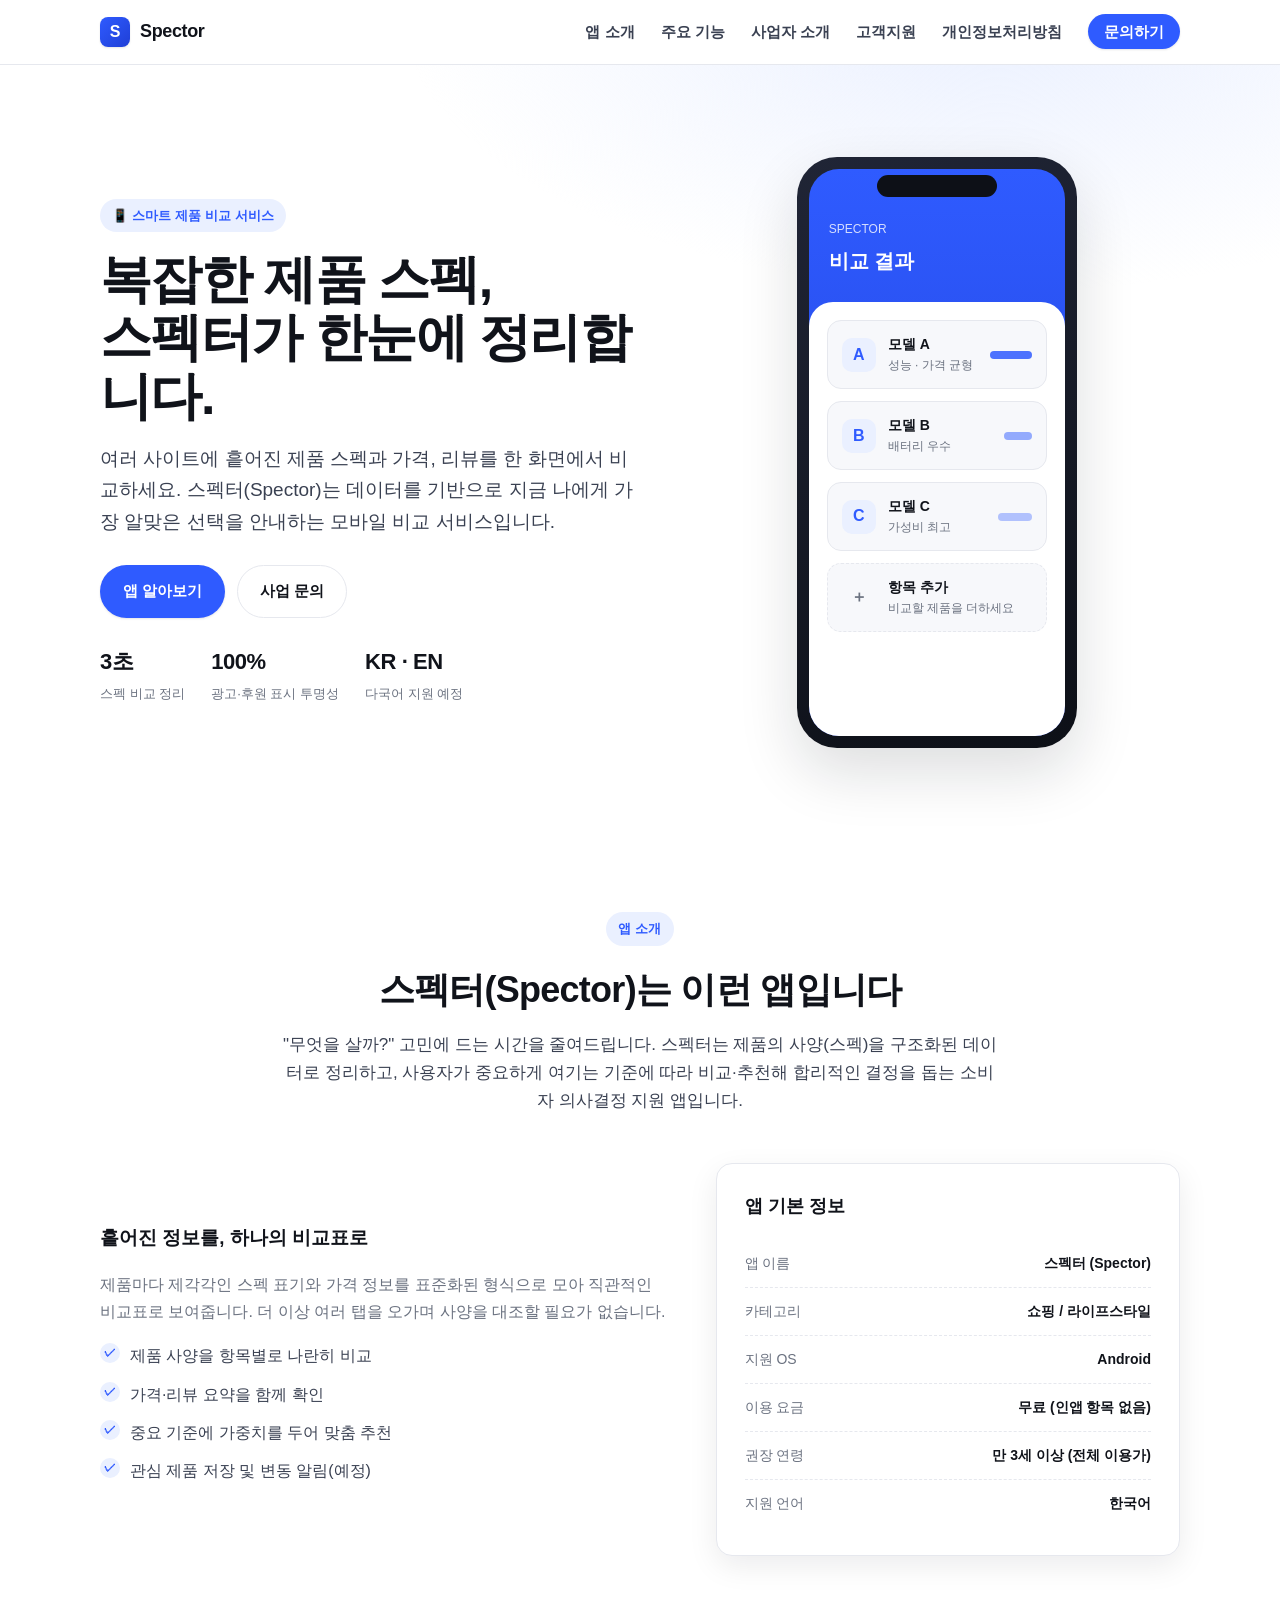
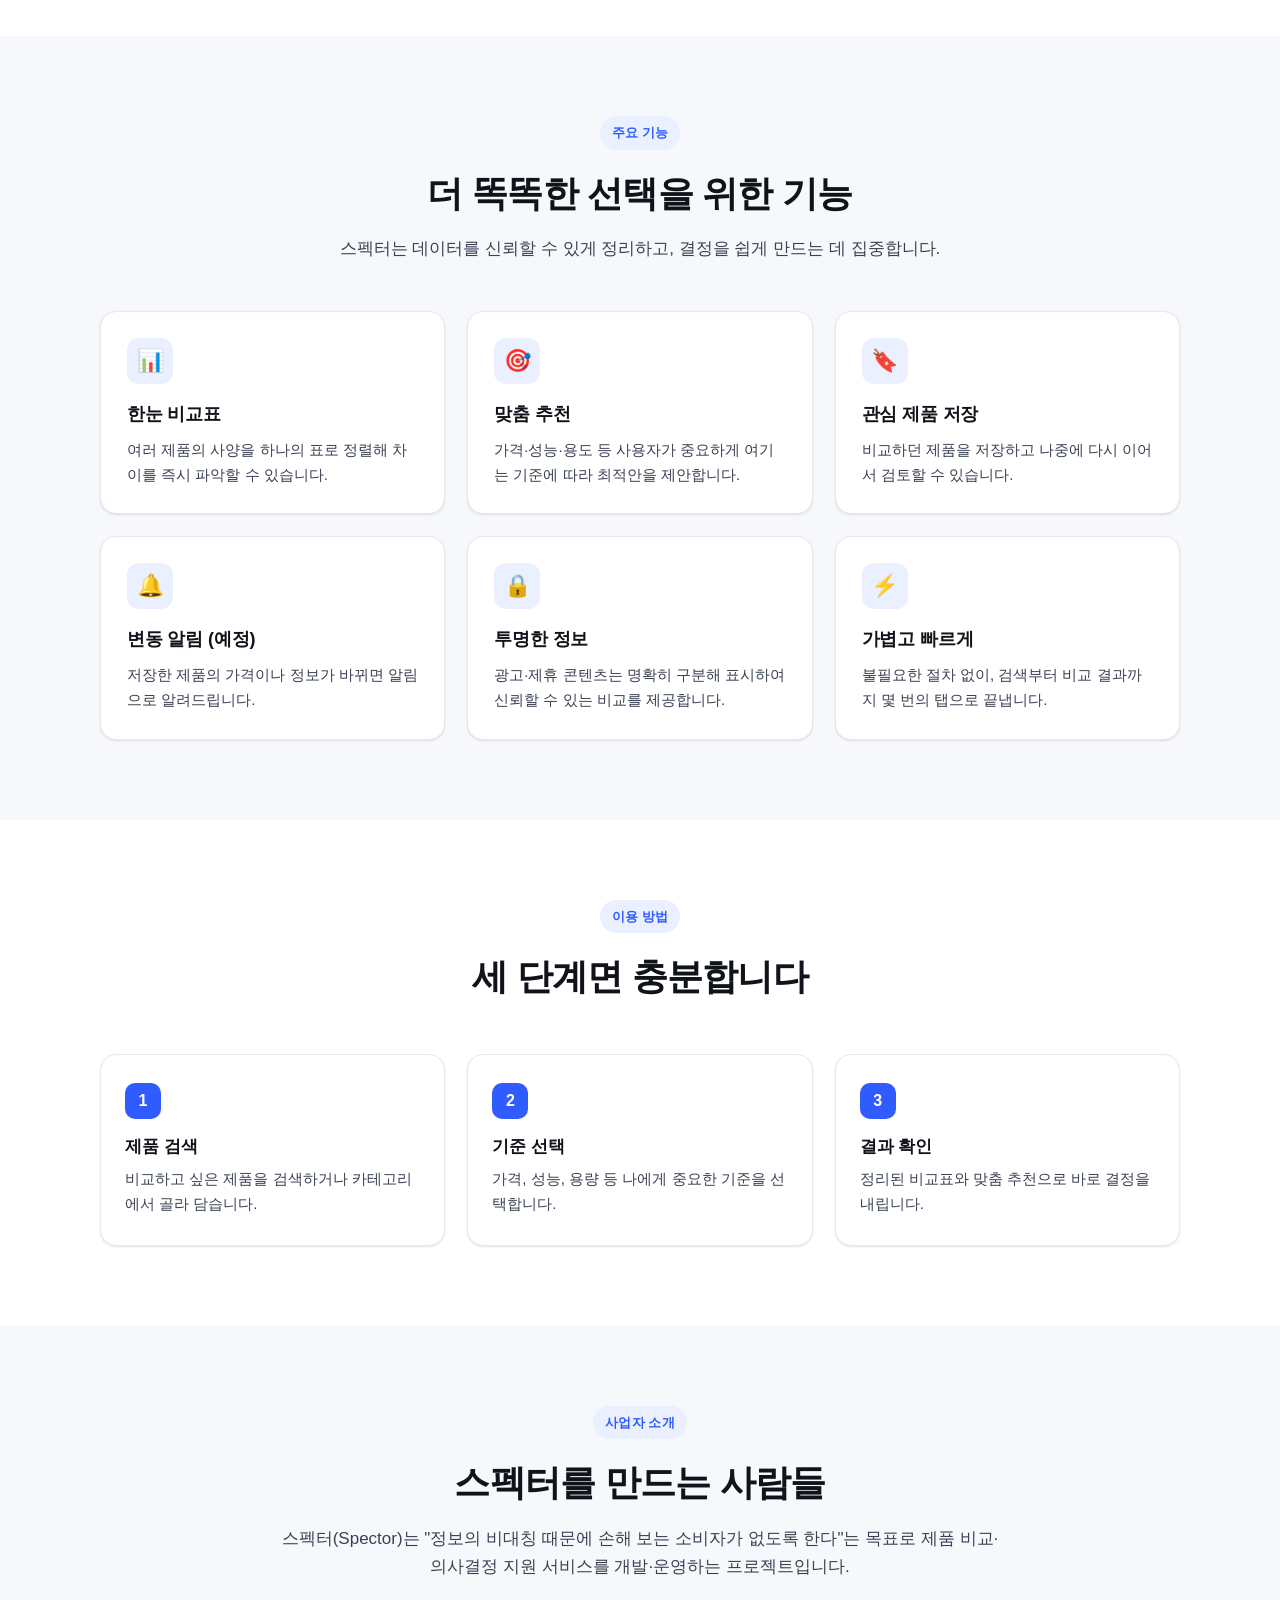
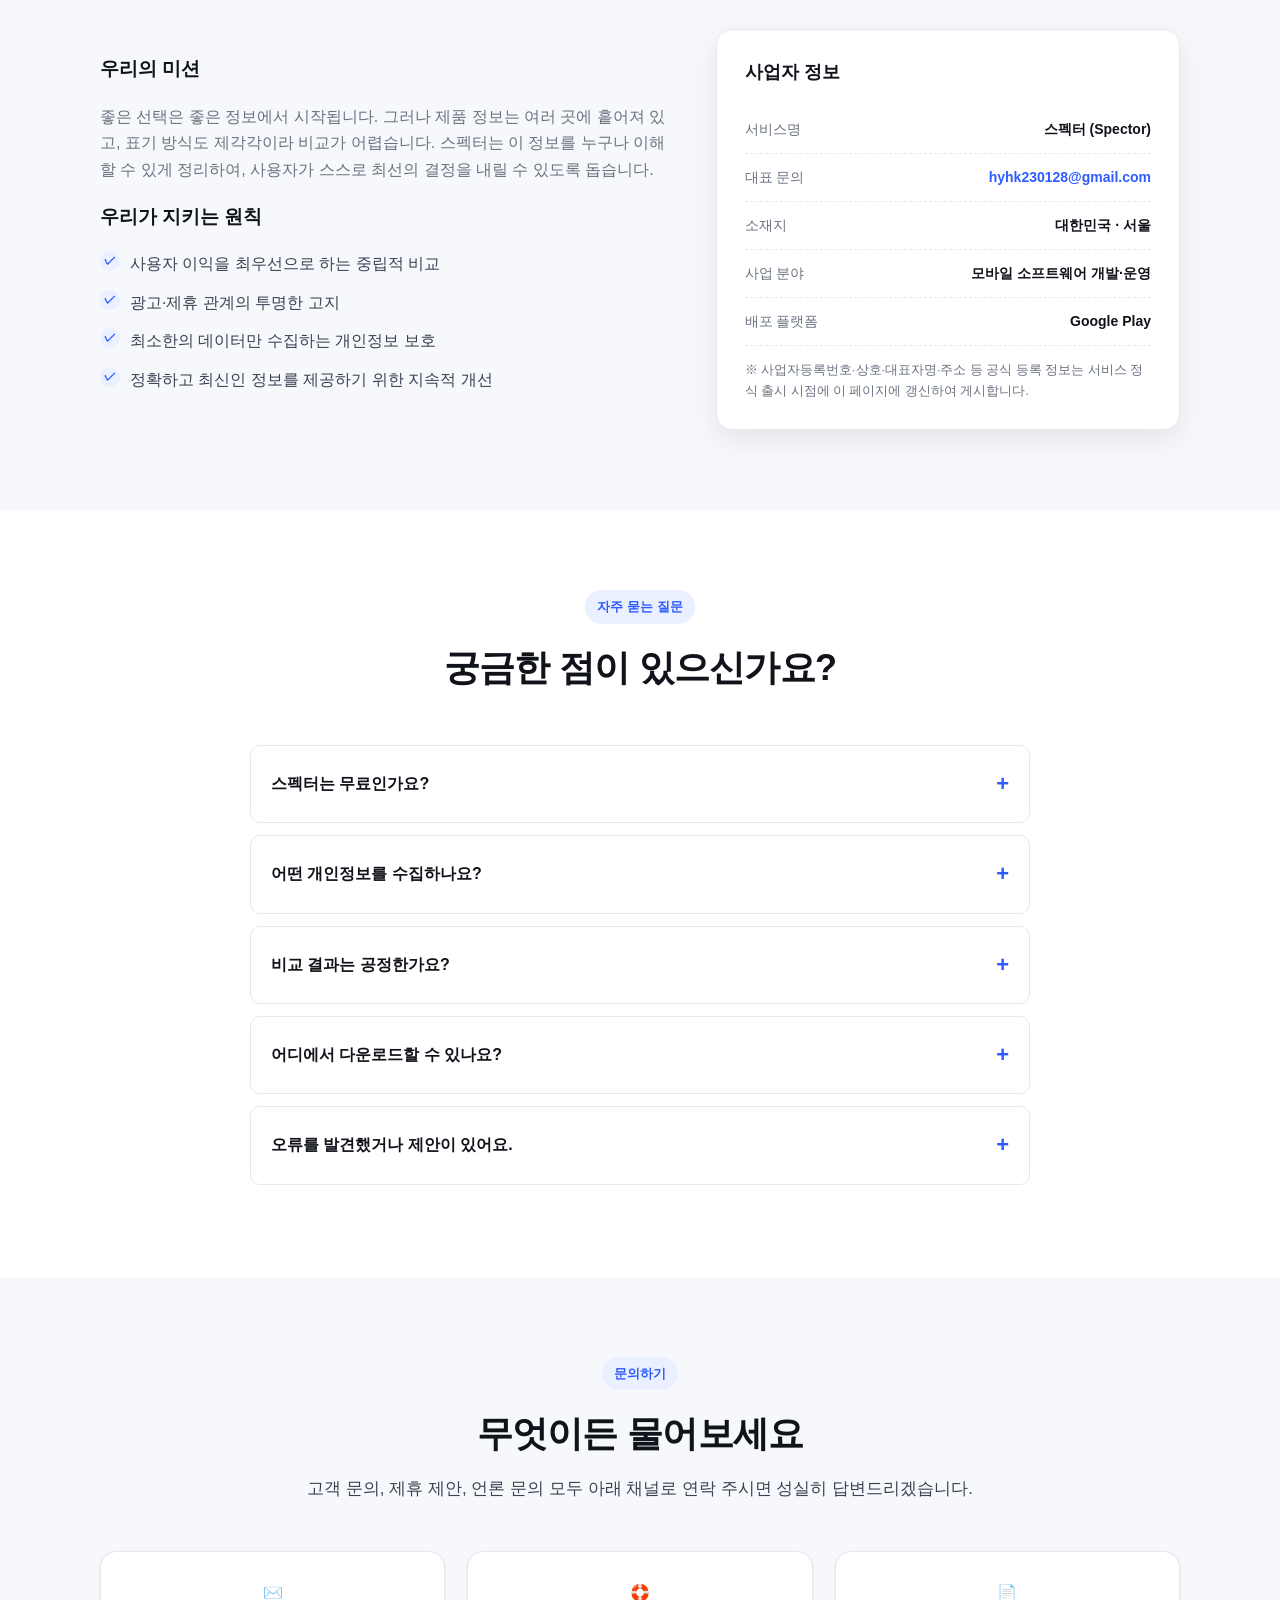
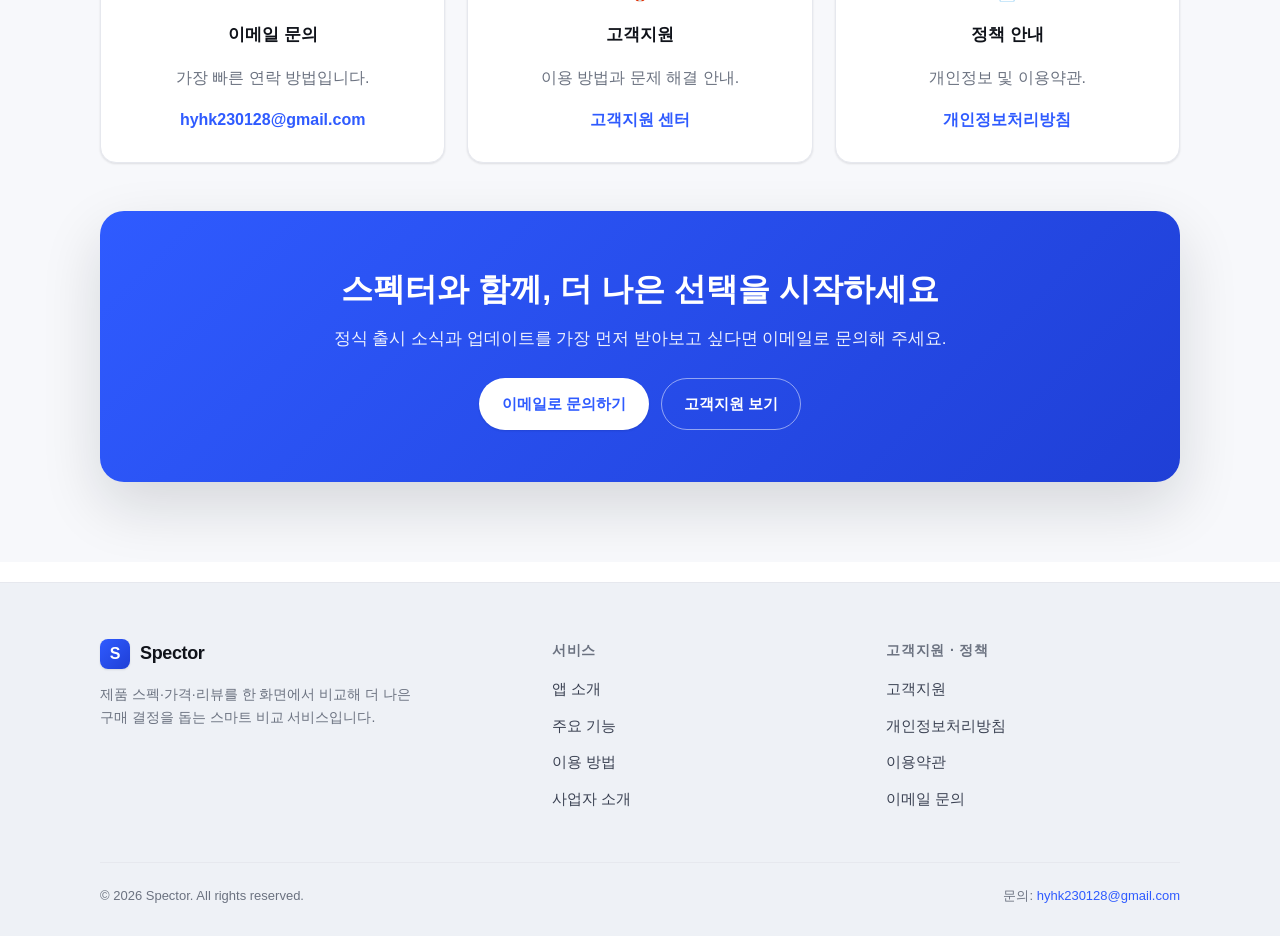
==== index.html @ 08259700 "Add Spector business/organization website for Play Store verification Static, GitHub Pages-ready sit" ====
<!DOCTYPE html>
<html lang="ko">
<head>
  <meta charset="UTF-8" />
  <meta name="viewport" content="width=device-width, initial-scale=1.0" />
  <title>스펙터 (Spector) — 제품 스펙을 한눈에 비교하는 스마트 비교 서비스</title>
  <meta name="description" content="스펙터(Spector)는 흩어져 있는 제품 스펙과 가격, 리뷰를 한 화면에서 비교해 사용자가 더 나은 구매 결정을 내리도록 돕는 모바일 서비스입니다. 스펙터를 운영하는 사업자 소개와 앱 소개, 개인정보처리방침, 고객지원 정보를 확인하세요." />
  <meta name="keywords" content="스펙터, Spector, 제품 비교, 스펙 비교, 가격 비교, 쇼핑 앱, 구매 결정" />
  <meta name="author" content="Spector" />
  <meta name="robots" content="index, follow" />

  <!-- Open Graph -->
  <meta property="og:type" content="website" />
  <meta property="og:site_name" content="Spector" />
  <meta property="og:title" content="스펙터 (Spector) — 제품 스펙을 한눈에 비교하는 스마트 비교 서비스" />
  <meta property="og:description" content="흩어져 있는 제품 스펙·가격·리뷰를 한 화면에서 비교해 더 나은 구매 결정을 돕는 모바일 서비스." />
  <meta property="og:locale" content="ko_KR" />

  <link rel="icon" href="data:image/svg+xml,<svg xmlns='http://www.w3.org/2000/svg' viewBox='0 0 32 32'><rect width='32' height='32' rx='8' fill='%232f5bff'/><text x='16' y='22' font-size='18' font-family='Arial' font-weight='bold' fill='white' text-anchor='middle'>S</text></svg>" />
  <link rel="stylesheet" href="assets/css/style.css" />

  <script type="application/ld+json">
  {
    "@context": "https://schema.org",
    "@type": "Organization",
    "name": "Spector",
    "alternateName": "스펙터",
    "url": "https://kk119kr.github.io/Qisney_area/",
    "logo": "https://kk119kr.github.io/Qisney_area/assets/img/logo.svg",
    "email": "hyhk230128@gmail.com",
    "description": "스펙터(Spector)는 제품 스펙·가격·리뷰를 한 화면에서 비교해 사용자의 구매 결정을 돕는 모바일 서비스를 개발·운영합니다.",
    "address": {
      "@type": "PostalAddress",
      "addressCountry": "KR",
      "addressRegion": "Seoul"
    },
    "contactPoint": {
      "@type": "ContactPoint",
      "contactType": "customer support",
      "email": "hyhk230128@gmail.com",
      "availableLanguage": ["Korean", "English"]
    }
  }
  </script>
</head>
<body>

  <!-- ============ Header ============ -->
  <header class="site-header">
    <div class="container nav">
      <a href="index.html" class="brand">
        <span class="logo">S</span>
        <span>Spector</span>
      </a>
      <button class="nav-toggle" aria-label="메뉴 열기" aria-expanded="false">
        <svg width="24" height="24" viewBox="0 0 24 24" fill="none" stroke="currentColor" stroke-width="2" stroke-linecap="round"><line x1="3" y1="6" x2="21" y2="6"/><line x1="3" y1="12" x2="21" y2="12"/><line x1="3" y1="18" x2="21" y2="18"/></svg>
      </button>
      <ul class="nav-links">
        <li><a href="#product">앱 소개</a></li>
        <li><a href="#features">주요 기능</a></li>
        <li><a href="#company">사업자 소개</a></li>
        <li><a href="support.html">고객지원</a></li>
        <li><a href="privacy.html">개인정보처리방침</a></li>
        <li><a href="#contact" class="nav-cta">문의하기</a></li>
      </ul>
    </div>
  </header>

  <!-- ============ Hero ============ -->
  <section class="hero">
    <div class="container hero-grid">
      <div class="hero-copy">
        <span class="eyebrow">📱 스마트 제품 비교 서비스</span>
        <h1>복잡한 제품 스펙,<br />스펙터가 한눈에 정리합니다.</h1>
        <p class="lead">
          여러 사이트에 흩어진 제품 스펙과 가격, 리뷰를 한 화면에서 비교하세요.
          스펙터(Spector)는 데이터를 기반으로 지금 나에게 가장 알맞은 선택을 안내하는
          모바일 비교 서비스입니다.
        </p>
        <div class="hero-actions">
          <a href="#product" class="btn btn-primary">앱 알아보기</a>
          <a href="#contact" class="btn btn-ghost">사업 문의</a>
        </div>
        <div class="hero-meta">
          <div><strong>3초</strong><span>스펙 비교 정리</span></div>
          <div><strong>100%</strong><span>광고·후원 표시 투명성</span></div>
          <div><strong>KR · EN</strong><span>다국어 지원 예정</span></div>
        </div>
      </div>

      <div class="phone-wrap" aria-hidden="true">
        <div class="phone">
          <div class="phone-screen">
            <div class="phone-app-top">
              <small>SPECTOR</small>
              <h3>비교 결과</h3>
            </div>
            <div class="phone-card-stack">
              <div class="pc">
                <span class="dot">A</span>
                <div><div class="pc-t">모델 A</div><div class="pc-s">성능 · 가격 균형</div></div>
                <span class="bar"></span>
              </div>
              <div class="pc">
                <span class="dot">B</span>
                <div><div class="pc-t">모델 B</div><div class="pc-s">배터리 우수</div></div>
                <span class="bar b2"></span>
              </div>
              <div class="pc">
                <span class="dot">C</span>
                <div><div class="pc-t">모델 C</div><div class="pc-s">가성비 최고</div></div>
                <span class="bar b3"></span>
              </div>
              <div class="pc" style="border-style:dashed;">
                <span class="dot" style="background:transparent;color:var(--ink-3);">＋</span>
                <div><div class="pc-t">항목 추가</div><div class="pc-s">비교할 제품을 더하세요</div></div>
              </div>
            </div>
          </div>
        </div>
      </div>
    </div>
  </section>

  <!-- ============ Product / App intro ============ -->
  <section class="block" id="product">
    <div class="container">
      <div class="section-head">
        <span class="eyebrow">앱 소개</span>
        <h2>스펙터(Spector)는 이런 앱입니다</h2>
        <p>
          "무엇을 살까?" 고민에 드는 시간을 줄여드립니다. 스펙터는 제품의 사양(스펙)을
          구조화된 데이터로 정리하고, 사용자가 중요하게 여기는 기준에 따라 비교·추천해
          합리적인 결정을 돕는 소비자 의사결정 지원 앱입니다.
        </p>
      </div>

      <div class="about-grid">
        <div>
          <h3 class="mt-0">흩어진 정보를, 하나의 비교표로</h3>
          <p class="muted">
            제품마다 제각각인 스펙 표기와 가격 정보를 표준화된 형식으로 모아
            직관적인 비교표로 보여줍니다. 더 이상 여러 탭을 오가며 사양을
            대조할 필요가 없습니다.
          </p>
          <ul>
            <li>제품 사양을 항목별로 나란히 비교</li>
            <li>가격·리뷰 요약을 함께 확인</li>
            <li>중요 기준에 가중치를 두어 맞춤 추천</li>
            <li>관심 제품 저장 및 변동 알림(예정)</li>
          </ul>
        </div>
        <div class="info-card">
          <h3>앱 기본 정보</h3>
          <div class="info-row"><span class="k">앱 이름</span><span class="v">스펙터 (Spector)</span></div>
          <div class="info-row"><span class="k">카테고리</span><span class="v">쇼핑 / 라이프스타일</span></div>
          <div class="info-row"><span class="k">지원 OS</span><span class="v">Android</span></div>
          <div class="info-row"><span class="k">이용 요금</span><span class="v">무료 (인앱 항목 없음)</span></div>
          <div class="info-row"><span class="k">권장 연령</span><span class="v">만 3세 이상 (전체 이용가)</span></div>
          <div class="info-row"><span class="k">지원 언어</span><span class="v">한국어</span></div>
        </div>
      </div>
    </div>
  </section>

  <!-- ============ Features ============ -->
  <section class="block bg-soft" id="features">
    <div class="container">
      <div class="section-head">
        <span class="eyebrow">주요 기능</span>
        <h2>더 똑똑한 선택을 위한 기능</h2>
        <p>스펙터는 데이터를 신뢰할 수 있게 정리하고, 결정을 쉽게 만드는 데 집중합니다.</p>
      </div>
      <div class="features">
        <div class="feature">
          <div class="ficon">📊</div>
          <h3>한눈 비교표</h3>
          <p>여러 제품의 사양을 하나의 표로 정렬해 차이를 즉시 파악할 수 있습니다.</p>
        </div>
        <div class="feature">
          <div class="ficon">🎯</div>
          <h3>맞춤 추천</h3>
          <p>가격·성능·용도 등 사용자가 중요하게 여기는 기준에 따라 최적안을 제안합니다.</p>
        </div>
        <div class="feature">
          <div class="ficon">🔖</div>
          <h3>관심 제품 저장</h3>
          <p>비교하던 제품을 저장하고 나중에 다시 이어서 검토할 수 있습니다.</p>
        </div>
        <div class="feature">
          <div class="ficon">🔔</div>
          <h3>변동 알림 (예정)</h3>
          <p>저장한 제품의 가격이나 정보가 바뀌면 알림으로 알려드립니다.</p>
        </div>
        <div class="feature">
          <div class="ficon">🔒</div>
          <h3>투명한 정보</h3>
          <p>광고·제휴 콘텐츠는 명확히 구분해 표시하여 신뢰할 수 있는 비교를 제공합니다.</p>
        </div>
        <div class="feature">
          <div class="ficon">⚡</div>
          <h3>가볍고 빠르게</h3>
          <p>불필요한 절차 없이, 검색부터 비교 결과까지 몇 번의 탭으로 끝냅니다.</p>
        </div>
      </div>
    </div>
  </section>

  <!-- ============ How it works ============ -->
  <section class="block" id="how">
    <div class="container">
      <div class="section-head">
        <span class="eyebrow">이용 방법</span>
        <h2>세 단계면 충분합니다</h2>
      </div>
      <div class="steps">
        <div class="step">
          <div class="num">1</div>
          <h3>제품 검색</h3>
          <p>비교하고 싶은 제품을 검색하거나 카테고리에서 골라 담습니다.</p>
        </div>
        <div class="step">
          <div class="num">2</div>
          <h3>기준 선택</h3>
          <p>가격, 성능, 용량 등 나에게 중요한 기준을 선택합니다.</p>
        </div>
        <div class="step">
          <div class="num">3</div>
          <h3>결과 확인</h3>
          <p>정리된 비교표와 맞춤 추천으로 바로 결정을 내립니다.</p>
        </div>
      </div>
    </div>
  </section>

  <!-- ============ Company / business ============ -->
  <section class="block bg-soft" id="company">
    <div class="container">
      <div class="section-head">
        <span class="eyebrow">사업자 소개</span>
        <h2>스펙터를 만드는 사람들</h2>
        <p>
          스펙터(Spector)는 "정보의 비대칭 때문에 손해 보는 소비자가 없도록 한다"는
          목표로 제품 비교·의사결정 지원 서비스를 개발·운영하는 프로젝트입니다.
        </p>
      </div>

      <div class="about-grid">
        <div>
          <h3 class="mt-0">우리의 미션</h3>
          <p class="muted">
            좋은 선택은 좋은 정보에서 시작됩니다. 그러나 제품 정보는 여러 곳에 흩어져
            있고, 표기 방식도 제각각이라 비교가 어렵습니다. 스펙터는 이 정보를 누구나
            이해할 수 있게 정리하여, 사용자가 스스로 최선의 결정을 내릴 수 있도록 돕습니다.
          </p>
          <h3>우리가 지키는 원칙</h3>
          <ul>
            <li>사용자 이익을 최우선으로 하는 중립적 비교</li>
            <li>광고·제휴 관계의 투명한 고지</li>
            <li>최소한의 데이터만 수집하는 개인정보 보호</li>
            <li>정확하고 최신인 정보를 제공하기 위한 지속적 개선</li>
          </ul>
        </div>
        <div class="info-card">
          <h3>사업자 정보</h3>
          <div class="info-row"><span class="k">서비스명</span><span class="v">스펙터 (Spector)</span></div>
          <div class="info-row"><span class="k">대표 문의</span><span class="v"><a href="mailto:hyhk230128@gmail.com">hyhk230128@gmail.com</a></span></div>
          <div class="info-row"><span class="k">소재지</span><span class="v">대한민국 · 서울</span></div>
          <div class="info-row"><span class="k">사업 분야</span><span class="v">모바일 소프트웨어 개발·운영</span></div>
          <div class="info-row"><span class="k">배포 플랫폼</span><span class="v">Google Play</span></div>
          <p class="muted" style="font-size:12.5px;margin:14px 0 0;">
            ※ 사업자등록번호·상호·대표자명·주소 등 공식 등록 정보는 서비스 정식
            출시 시점에 이 페이지에 갱신하여 게시합니다.
          </p>
        </div>
      </div>
    </div>
  </section>

  <!-- ============ FAQ ============ -->
  <section class="block" id="faq">
    <div class="container">
      <div class="section-head">
        <span class="eyebrow">자주 묻는 질문</span>
        <h2>궁금한 점이 있으신가요?</h2>
      </div>
      <div class="faq">
        <details>
          <summary>스펙터는 무료인가요?</summary>
          <p>네. 스펙터의 핵심 비교 기능은 무료로 제공됩니다. 유료 항목이 추가될 경우 사전에 명확히 안내드립니다.</p>
        </details>
        <details>
          <summary>어떤 개인정보를 수집하나요?</summary>
          <p>서비스 제공에 꼭 필요한 최소한의 정보만 수집합니다. 자세한 내용은 <a href="privacy.html">개인정보처리방침</a>에서 확인하실 수 있습니다.</p>
        </details>
        <details>
          <summary>비교 결과는 공정한가요?</summary>
          <p>스펙터는 사용자가 설정한 기준을 바탕으로 중립적으로 결과를 정리합니다. 광고 또는 제휴가 포함된 콘텐츠는 별도로 명확히 표시합니다.</p>
        </details>
        <details>
          <summary>어디에서 다운로드할 수 있나요?</summary>
          <p>스펙터는 Google Play에서 배포됩니다. 출시 후 이 페이지에 다운로드 링크를 게시할 예정입니다.</p>
        </details>
        <details>
          <summary>오류를 발견했거나 제안이 있어요.</summary>
          <p><a href="mailto:hyhk230128@gmail.com">hyhk230128@gmail.com</a> 으로 언제든지 알려주세요. 소중한 의견은 서비스 개선에 반영됩니다.</p>
        </details>
      </div>
    </div>
  </section>

  <!-- ============ Contact ============ -->
  <section class="block bg-soft" id="contact">
    <div class="container">
      <div class="section-head">
        <span class="eyebrow">문의하기</span>
        <h2>무엇이든 물어보세요</h2>
        <p>고객 문의, 제휴 제안, 언론 문의 모두 아래 채널로 연락 주시면 성실히 답변드리겠습니다.</p>
      </div>
      <div class="contact-grid">
        <div class="contact-card">
          <div class="ficon">✉️</div>
          <h3>이메일 문의</h3>
          <p class="muted">가장 빠른 연락 방법입니다.</p>
          <a href="mailto:hyhk230128@gmail.com">hyhk230128@gmail.com</a>
        </div>
        <div class="contact-card">
          <div class="ficon">🛟</div>
          <h3>고객지원</h3>
          <p class="muted">이용 방법과 문제 해결 안내.</p>
          <a href="support.html">고객지원 센터</a>
        </div>
        <div class="contact-card">
          <div class="ficon">📄</div>
          <h3>정책 안내</h3>
          <p class="muted">개인정보 및 이용약관.</p>
          <a href="privacy.html">개인정보처리방침</a>
        </div>
      </div>

      <div style="margin-top:48px;">
        <div class="cta-band">
          <h2>스펙터와 함께, 더 나은 선택을 시작하세요</h2>
          <p>정식 출시 소식과 업데이트를 가장 먼저 받아보고 싶다면 이메일로 문의해 주세요.</p>
          <div class="hero-actions" style="justify-content:center;">
            <a href="mailto:hyhk230128@gmail.com" class="btn btn-primary">이메일로 문의하기</a>
            <a href="support.html" class="btn btn-ghost">고객지원 보기</a>
          </div>
        </div>
      </div>
    </div>
  </section>

  <!-- ============ Footer ============ -->
  <footer class="site-footer">
    <div class="container">
      <div class="footer-grid">
        <div class="footer-about">
          <a href="index.html" class="brand">
            <span class="logo">S</span><span>Spector</span>
          </a>
          <p>제품 스펙·가격·리뷰를 한 화면에서 비교해 더 나은 구매 결정을 돕는 스마트 비교 서비스입니다.</p>
        </div>
        <div class="footer-col">
          <h4>서비스</h4>
          <ul>
            <li><a href="#product">앱 소개</a></li>
            <li><a href="#features">주요 기능</a></li>
            <li><a href="#how">이용 방법</a></li>
            <li><a href="#company">사업자 소개</a></li>
          </ul>
        </div>
        <div class="footer-col">
          <h4>고객지원 · 정책</h4>
          <ul>
            <li><a href="support.html">고객지원</a></li>
            <li><a href="privacy.html">개인정보처리방침</a></li>
            <li><a href="terms.html">이용약관</a></li>
            <li><a href="mailto:hyhk230128@gmail.com">이메일 문의</a></li>
          </ul>
        </div>
      </div>
      <div class="footer-bottom">
        <span>© <span data-year>2026</span> Spector. All rights reserved.</span>
        <span>문의: <a href="mailto:hyhk230128@gmail.com">hyhk230128@gmail.com</a></span>
      </div>
    </div>
  </footer>

  <script src="assets/js/main.js"></script>
</body>
</html>
---- assets/css/style.css ----
/* =========================================================
   Spector — Corporate / Product Website
   Design system: light + dark aware, responsive, accessible
   ========================================================= */

:root {
  --brand: #2f5bff;
  --brand-dark: #1f3fd6;
  --brand-soft: #eaf0ff;
  --ink: #10131a;
  --ink-2: #3a4152;
  --ink-3: #6b7280;
  --line: #e6e8ee;
  --bg: #ffffff;
  --bg-2: #f7f8fb;
  --bg-3: #eef1f6;
  --white: #ffffff;
  --success: #17b26a;
  --radius: 16px;
  --radius-sm: 10px;
  --shadow-sm: 0 1px 2px rgba(16, 19, 26, .06), 0 1px 3px rgba(16, 19, 26, .05);
  --shadow: 0 10px 30px rgba(16, 19, 26, .08);
  --shadow-lg: 0 24px 60px rgba(16, 19, 26, .14);
  --maxw: 1120px;
  --font: -apple-system, BlinkMacSystemFont, "Segoe UI", Roboto, "Apple SD Gothic Neo",
          "Noto Sans KR", "Malgun Gothic", "맑은 고딕", sans-serif;
}

@media (prefers-color-scheme: dark) {
  :root {
    --brand: #6f8dff;
    --brand-dark: #5878ff;
    --brand-soft: #1a2136;
    --ink: #f2f4f8;
    --ink-2: #c3c9d6;
    --ink-3: #8b93a5;
    --line: #262b38;
    --bg: #0e1017;
    --bg-2: #141824;
    --bg-3: #1a1f2e;
    --white: #141824;
    --shadow-sm: 0 1px 2px rgba(0, 0, 0, .4);
    --shadow: 0 10px 30px rgba(0, 0, 0, .45);
    --shadow-lg: 0 24px 60px rgba(0, 0, 0, .55);
  }
}

* { box-sizing: border-box; }

html { scroll-behavior: smooth; }

body {
  margin: 0;
  font-family: var(--font);
  color: var(--ink);
  background: var(--bg);
  line-height: 1.65;
  -webkit-font-smoothing: antialiased;
  text-rendering: optimizeLegibility;
}

a { color: var(--brand); text-decoration: none; }
a:hover { text-decoration: underline; }

img { max-width: 100%; display: block; }

.container {
  width: 100%;
  max-width: var(--maxw);
  margin-inline: auto;
  padding-inline: 20px;
}

.muted { color: var(--ink-3); }
.center { text-align: center; }

/* ---------- Header / Nav ---------- */
.site-header {
  position: sticky;
  top: 0;
  z-index: 50;
  background: color-mix(in srgb, var(--bg) 86%, transparent);
  backdrop-filter: saturate(180%) blur(12px);
  border-bottom: 1px solid var(--line);
}
.nav {
  display: flex;
  align-items: center;
  justify-content: space-between;
  height: 64px;
}
.brand {
  display: inline-flex;
  align-items: center;
  gap: 10px;
  font-weight: 800;
  font-size: 18px;
  color: var(--ink);
  letter-spacing: -.02em;
}
.brand:hover { text-decoration: none; }
.brand .logo {
  width: 30px; height: 30px;
  border-radius: 8px;
  display: grid; place-items: center;
  background: linear-gradient(135deg, var(--brand), var(--brand-dark));
  color: #fff; font-weight: 900; font-size: 16px;
  box-shadow: var(--shadow-sm);
}
.nav-links {
  display: flex; align-items: center; gap: 26px;
  list-style: none; margin: 0; padding: 0;
}
.nav-links a { color: var(--ink-2); font-weight: 600; font-size: 15px; }
.nav-links a:hover { color: var(--brand); text-decoration: none; }
.nav-cta {
  padding: 9px 16px; border-radius: 999px;
  background: var(--brand); color: #fff !important;
  font-weight: 700; box-shadow: var(--shadow-sm);
}
.nav-cta:hover { background: var(--brand-dark); text-decoration: none; }
.nav-toggle {
  display: none; background: none; border: 0; cursor: pointer;
  padding: 8px; color: var(--ink);
}

@media (max-width: 820px) {
  .nav-toggle { display: block; }
  .nav-links {
    position: absolute; top: 64px; left: 0; right: 0;
    flex-direction: column; align-items: stretch; gap: 0;
    background: var(--bg); border-bottom: 1px solid var(--line);
    padding: 8px 0; box-shadow: var(--shadow);
    display: none;
  }
  .nav-links.open { display: flex; }
  .nav-links li { padding: 0 20px; }
  .nav-links a { display: block; padding: 12px 0; border-bottom: 1px solid var(--line); }
  .nav-links li:last-child a { border-bottom: 0; }
  .nav-cta { display: inline-block; margin: 8px 0; text-align: center; }
}

/* ---------- Buttons ---------- */
.btn {
  display: inline-flex; align-items: center; gap: 8px;
  padding: 13px 22px; border-radius: 999px;
  font-weight: 700; font-size: 15px; cursor: pointer;
  border: 1px solid transparent; transition: .18s ease;
}
.btn-primary { background: var(--brand); color: #fff; box-shadow: var(--shadow-sm); }
.btn-primary:hover { background: var(--brand-dark); text-decoration: none; transform: translateY(-1px); }
.btn-ghost { background: transparent; color: var(--ink); border-color: var(--line); }
.btn-ghost:hover { border-color: var(--brand); color: var(--brand); text-decoration: none; }

/* ---------- Hero ---------- */
.hero {
  position: relative;
  padding: 92px 0 84px;
  background:
    radial-gradient(1000px 480px at 78% -8%, var(--brand-soft), transparent 60%),
    var(--bg);
  overflow: hidden;
}
.hero-grid {
  display: grid; grid-template-columns: 1.05fr .95fr; gap: 56px; align-items: center;
}
.eyebrow {
  display: inline-flex; align-items: center; gap: 8px;
  padding: 6px 12px; border-radius: 999px;
  background: var(--brand-soft); color: var(--brand);
  font-weight: 700; font-size: 13px; letter-spacing: .01em;
  margin-bottom: 18px;
}
.hero h1 {
  font-size: clamp(34px, 5vw, 52px);
  line-height: 1.12; letter-spacing: -.03em; margin: 0 0 18px;
  font-weight: 850;
}
.hero p.lead { font-size: clamp(16px, 2.2vw, 19px); color: var(--ink-2); margin: 0 0 28px; }
.hero-actions { display: flex; gap: 12px; flex-wrap: wrap; }
.hero-meta { margin-top: 26px; display: flex; gap: 26px; flex-wrap: wrap; }
.hero-meta div { }
.hero-meta strong { display: block; font-size: 22px; font-weight: 800; letter-spacing: -.02em; }
.hero-meta span { font-size: 13px; color: var(--ink-3); }

/* Phone mockup */
.phone-wrap { display: grid; place-items: center; }
.phone {
  width: 280px; aspect-ratio: 9 / 19;
  border-radius: 40px; padding: 12px;
  background: linear-gradient(160deg, #202536, #0d1017);
  box-shadow: var(--shadow-lg);
  position: relative;
}
.phone::before {
  content: ""; position: absolute; top: 18px; left: 50%; transform: translateX(-50%);
  width: 120px; height: 22px; border-radius: 999px; background: #0d1017; z-index: 3;
}
.phone-screen {
  width: 100%; height: 100%; border-radius: 30px; overflow: hidden;
  background: linear-gradient(180deg, var(--brand), var(--brand-dark));
  color: #fff; display: flex; flex-direction: column;
}
.phone-app-top { padding: 46px 20px 16px; }
.phone-app-top small { opacity: .8; font-size: 12px; }
.phone-app-top h3 { margin: 4px 0 0; font-size: 20px; }
.phone-card-stack { flex: 1; background: #fff; color: var(--ink); border-radius: 24px 24px 0 0; padding: 18px; margin-top: 8px; display: flex; flex-direction: column; gap: 12px; }
@media (prefers-color-scheme: dark) { .phone-card-stack { background: #10131c; } }
.pc {
  border: 1px solid var(--line); border-radius: 14px; padding: 12px 14px;
  display: flex; align-items: center; gap: 12px; background: var(--bg-2);
}
.pc .dot { width: 34px; height: 34px; border-radius: 10px; background: var(--brand-soft); color: var(--brand); display: grid; place-items: center; font-weight: 800; }
.pc .pc-t { font-weight: 700; font-size: 14px; }
.pc .pc-s { font-size: 12px; color: var(--ink-3); }
.pc .bar { margin-left: auto; width: 42px; height: 8px; border-radius: 999px; background: var(--brand); opacity: .85; }
.pc .bar.b2 { width: 28px; opacity: .5; }
.pc .bar.b3 { width: 34px; opacity: .35; }

@media (max-width: 900px) {
  .hero-grid { grid-template-columns: 1fr; gap: 40px; }
  .phone-wrap { order: -1; }
}

/* ---------- Sections ---------- */
section.block { padding: 80px 0; }
.section-head { max-width: 720px; margin: 0 auto 48px; text-align: center; }
.section-head .eyebrow { margin-bottom: 14px; }
.section-head h2 { font-size: clamp(26px, 3.4vw, 36px); letter-spacing: -.02em; margin: 0 0 12px; }
.section-head p { color: var(--ink-2); font-size: 17px; margin: 0; }

.bg-soft { background: var(--bg-2); }

/* Feature grid */
.features {
  display: grid; grid-template-columns: repeat(3, 1fr); gap: 22px;
}
.feature {
  background: var(--white); border: 1px solid var(--line); border-radius: var(--radius);
  padding: 26px; box-shadow: var(--shadow-sm); transition: .2s ease;
}
.feature:hover { box-shadow: var(--shadow); transform: translateY(-3px); }
.feature .ficon {
  width: 46px; height: 46px; border-radius: 12px; margin-bottom: 16px;
  display: grid; place-items: center; font-size: 22px;
  background: var(--brand-soft); color: var(--brand);
}
.feature h3 { margin: 0 0 8px; font-size: 18px; letter-spacing: -.01em; }
.feature p { margin: 0; color: var(--ink-2); font-size: 15px; }

@media (max-width: 860px) { .features { grid-template-columns: 1fr; } }

/* Steps */
.steps { display: grid; grid-template-columns: repeat(3, 1fr); gap: 22px; counter-reset: step; }
.step {
  position: relative; background: var(--white); border: 1px solid var(--line);
  border-radius: var(--radius); padding: 28px 24px; box-shadow: var(--shadow-sm);
}
.step .num {
  width: 36px; height: 36px; border-radius: 10px; display: grid; place-items: center;
  background: var(--brand); color: #fff; font-weight: 800; margin-bottom: 14px;
}
.step h3 { margin: 0 0 6px; font-size: 17px; }
.step p { margin: 0; color: var(--ink-2); font-size: 15px; }
@media (max-width: 860px) { .steps { grid-template-columns: 1fr; } }

/* About / company */
.about-grid { display: grid; grid-template-columns: 1.1fr .9fr; gap: 48px; align-items: center; }
.about-grid ul { list-style: none; padding: 0; margin: 18px 0 0; }
.about-grid ul li { position: relative; padding-left: 30px; margin-bottom: 12px; color: var(--ink-2); }
.about-grid ul li::before {
  content: "✓"; position: absolute; left: 0; top: 0;
  width: 20px; height: 20px; border-radius: 999px; background: var(--brand-soft);
  color: var(--brand); font-size: 12px; font-weight: 900; display: grid; place-items: center;
}
.info-card {
  background: var(--white); border: 1px solid var(--line); border-radius: var(--radius);
  padding: 28px; box-shadow: var(--shadow);
}
.info-card h3 { margin: 0 0 18px; font-size: 18px; }
.info-row { display: flex; justify-content: space-between; gap: 16px; padding: 12px 0; border-bottom: 1px dashed var(--line); }
.info-row:last-child { border-bottom: 0; }
.info-row .k { color: var(--ink-3); font-size: 14px; }
.info-row .v { font-weight: 700; text-align: right; font-size: 14px; }
@media (max-width: 860px) { .about-grid { grid-template-columns: 1fr; } }

/* FAQ */
.faq { max-width: 780px; margin: 0 auto; }
.faq details {
  border: 1px solid var(--line); border-radius: var(--radius-sm);
  padding: 4px 20px; margin-bottom: 12px; background: var(--white);
}
.faq summary {
  cursor: pointer; font-weight: 700; padding: 16px 0; list-style: none;
  display: flex; justify-content: space-between; align-items: center;
}
.faq summary::-webkit-details-marker { display: none; }
.faq summary::after { content: "+"; color: var(--brand); font-size: 22px; font-weight: 700; }
.faq details[open] summary::after { content: "−"; }
.faq details p { margin: 0 0 16px; color: var(--ink-2); }

/* CTA band */
.cta-band {
  background: linear-gradient(135deg, var(--brand), var(--brand-dark));
  color: #fff; border-radius: 24px; padding: 52px 40px; text-align: center;
  box-shadow: var(--shadow-lg);
}
.cta-band h2 { margin: 0 0 10px; font-size: clamp(24px, 3vw, 32px); }
.cta-band p { margin: 0 0 24px; opacity: .92; font-size: 17px; }
.cta-band .btn-primary { background: #fff; color: var(--brand); }
.cta-band .btn-primary:hover { background: #f0f3ff; }
.cta-band .btn-ghost { color: #fff; border-color: rgba(255,255,255,.5); }
.cta-band .btn-ghost:hover { border-color: #fff; color: #fff; }

/* Contact */
.contact-grid { display: grid; grid-template-columns: repeat(3, 1fr); gap: 22px; }
.contact-card {
  background: var(--white); border: 1px solid var(--line); border-radius: var(--radius);
  padding: 28px; text-align: center; box-shadow: var(--shadow-sm);
}
.contact-card .ficon { margin: 0 auto 14px; }
.contact-card h3 { margin: 0 0 6px; font-size: 17px; }
.contact-card a { font-weight: 700; }
@media (max-width: 860px) { .contact-grid { grid-template-columns: 1fr; } }

/* ---------- Footer ---------- */
.site-footer {
  background: var(--bg-3); border-top: 1px solid var(--line);
  padding: 56px 0 30px; margin-top: 20px;
}
.footer-grid { display: grid; grid-template-columns: 1.4fr 1fr 1fr; gap: 40px; }
.footer-grid .brand { margin-bottom: 14px; }
.footer-about p { color: var(--ink-3); font-size: 14px; margin: 0; max-width: 320px; }
.footer-col h4 { font-size: 14px; text-transform: uppercase; letter-spacing: .06em; color: var(--ink-3); margin: 0 0 14px; }
.footer-col ul { list-style: none; padding: 0; margin: 0; }
.footer-col ul li { margin-bottom: 10px; }
.footer-col ul li a { color: var(--ink-2); font-size: 15px; }
.footer-bottom {
  margin-top: 40px; padding-top: 22px; border-top: 1px solid var(--line);
  display: flex; justify-content: space-between; gap: 16px; flex-wrap: wrap;
  color: var(--ink-3); font-size: 13px;
}
@media (max-width: 800px) { .footer-grid { grid-template-columns: 1fr; gap: 30px; } }

/* ---------- Legal / document pages ---------- */
.doc {
  max-width: 820px; margin: 0 auto; padding: 60px 20px 40px;
}
.doc h1 { font-size: clamp(28px, 4vw, 38px); letter-spacing: -.02em; margin: 0 0 8px; }
.doc .updated { color: var(--ink-3); font-size: 14px; margin: 0 0 36px; }
.doc h2 { font-size: 21px; margin: 40px 0 12px; letter-spacing: -.01em; }
.doc h3 { font-size: 17px; margin: 24px 0 8px; }
.doc p, .doc li { color: var(--ink-2); font-size: 15.5px; }
.doc ul, .doc ol { padding-left: 22px; }
.doc li { margin-bottom: 8px; }
.doc table { width: 100%; border-collapse: collapse; margin: 16px 0; font-size: 14.5px; }
.doc th, .doc td { border: 1px solid var(--line); padding: 10px 12px; text-align: left; vertical-align: top; }
.doc th { background: var(--bg-2); font-weight: 700; color: var(--ink); }
.doc .callout {
  background: var(--brand-soft); border: 1px solid color-mix(in srgb, var(--brand) 30%, transparent);
  border-radius: var(--radius-sm); padding: 16px 18px; margin: 20px 0; color: var(--ink-2); font-size: 14.5px;
}
.doc .back { display: inline-block; margin-bottom: 24px; font-weight: 600; }

/* utilities */
.hide { display: none !important; }
.mt-0 { margin-top: 0; }
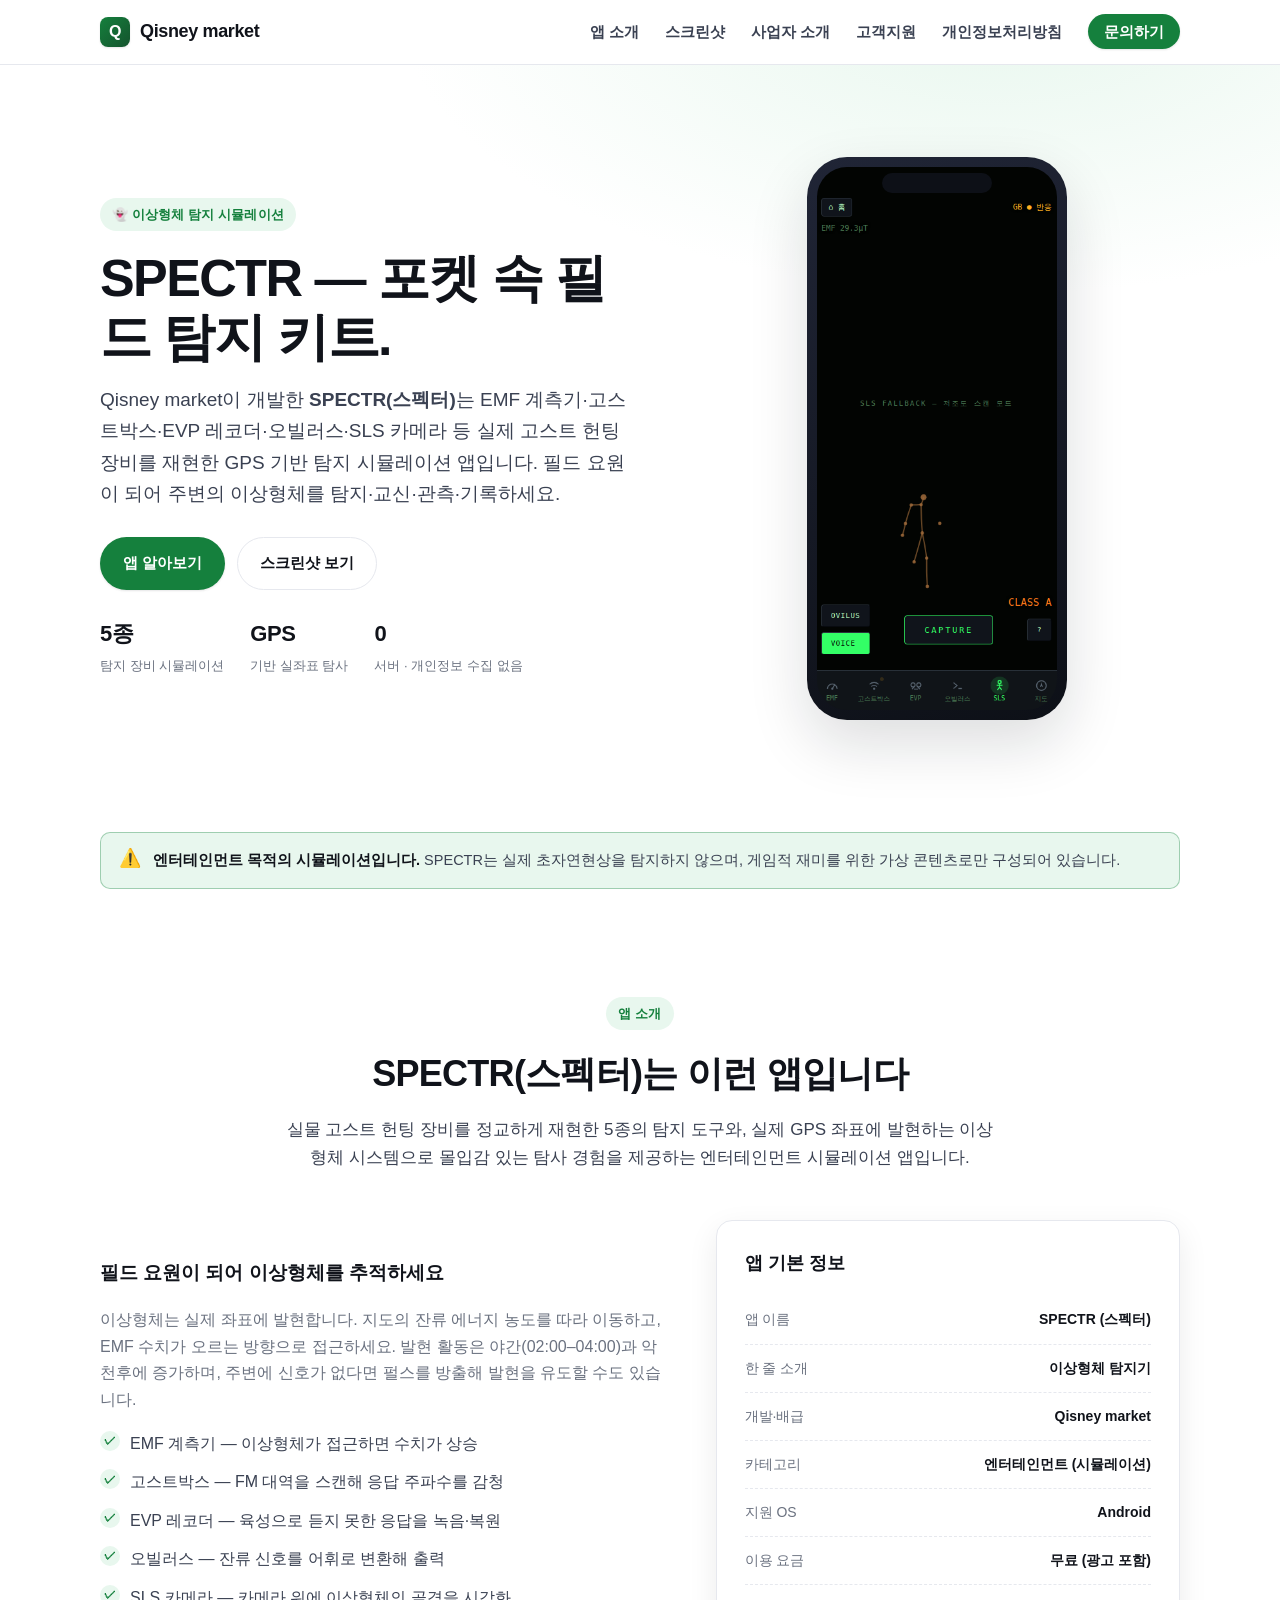
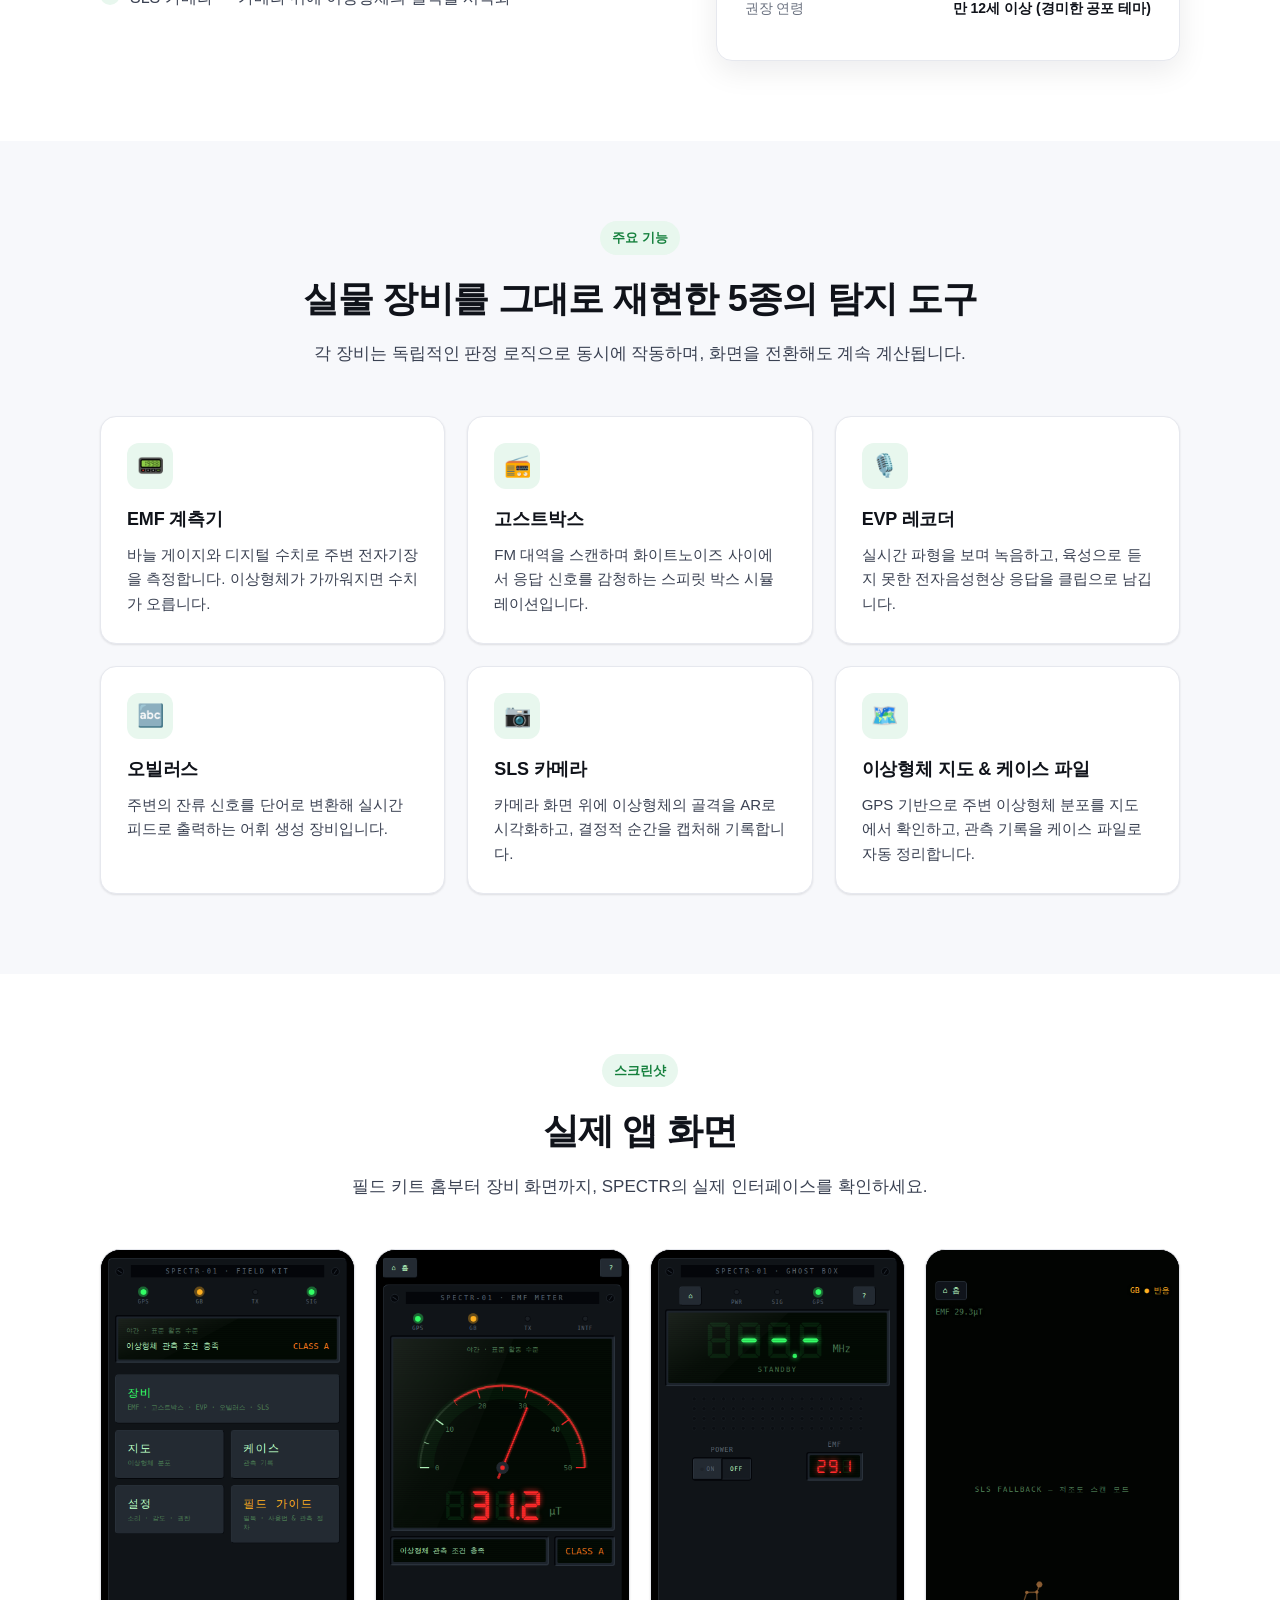
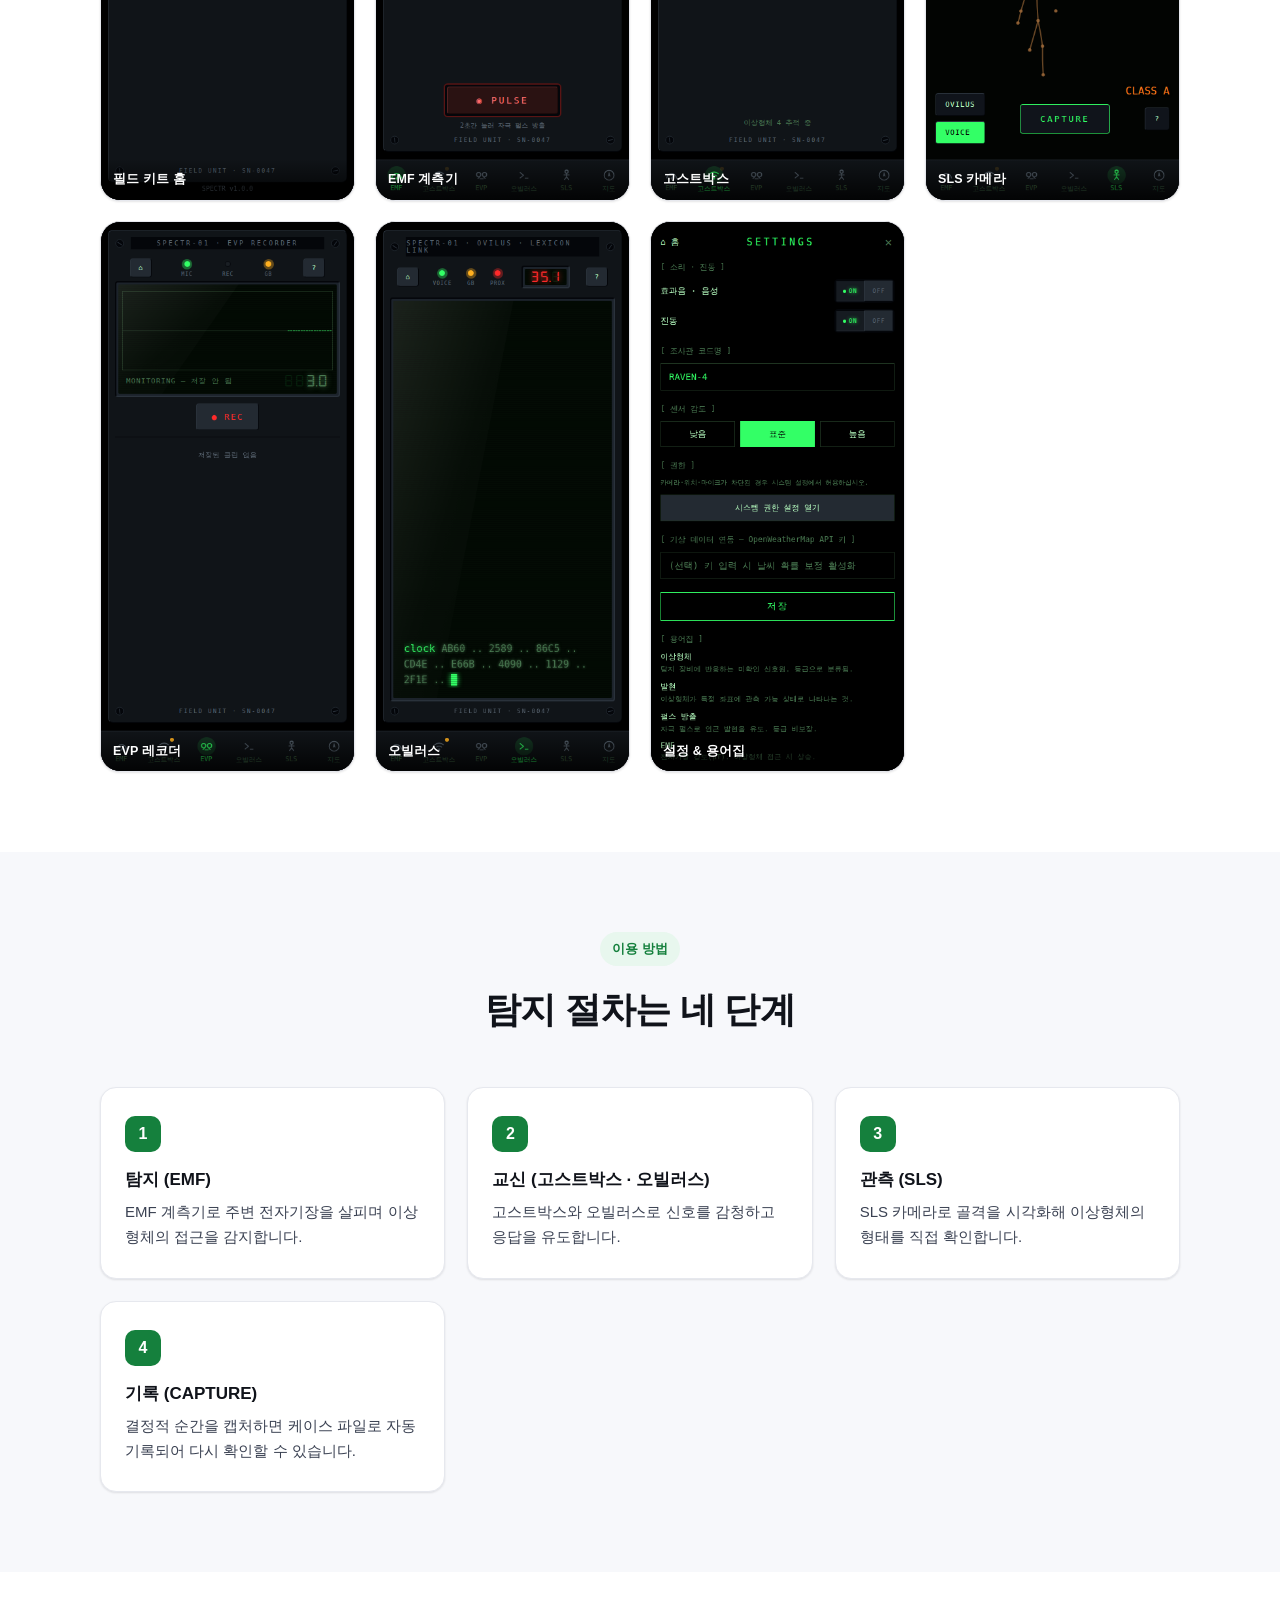
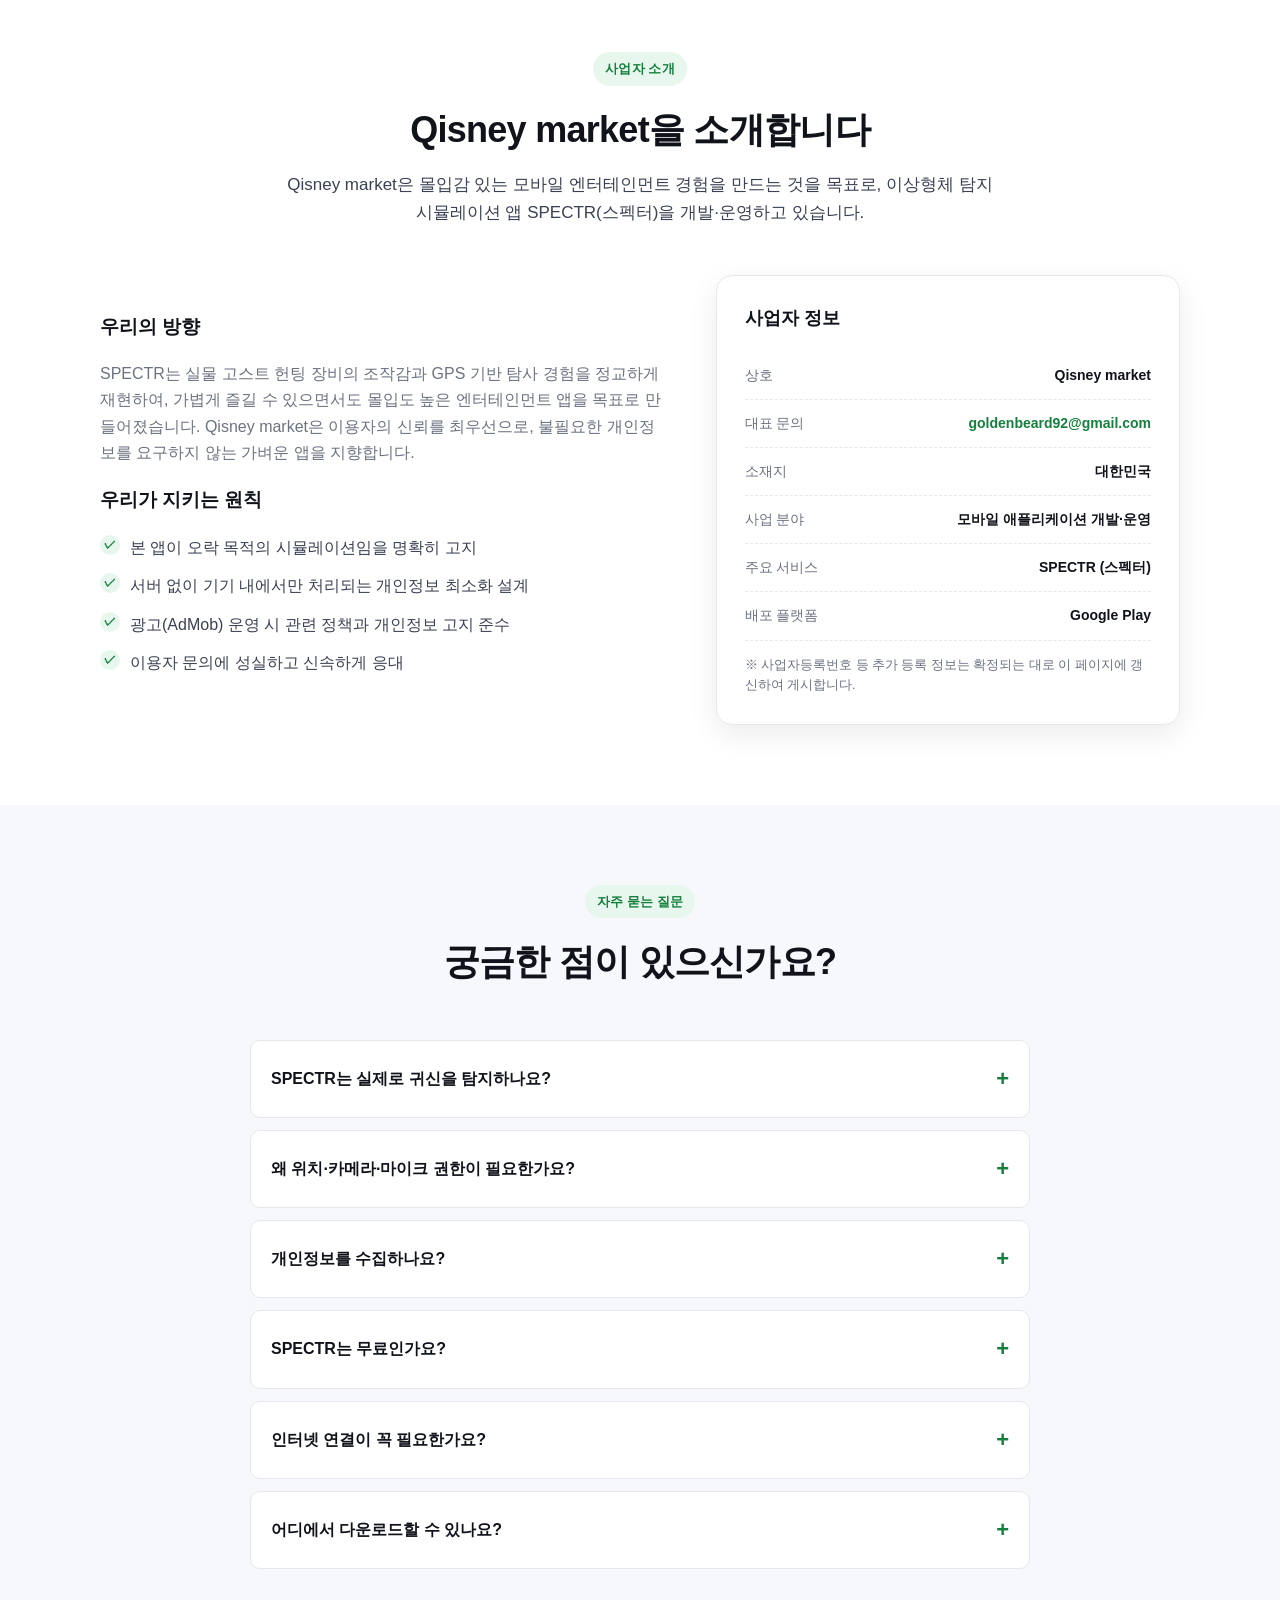
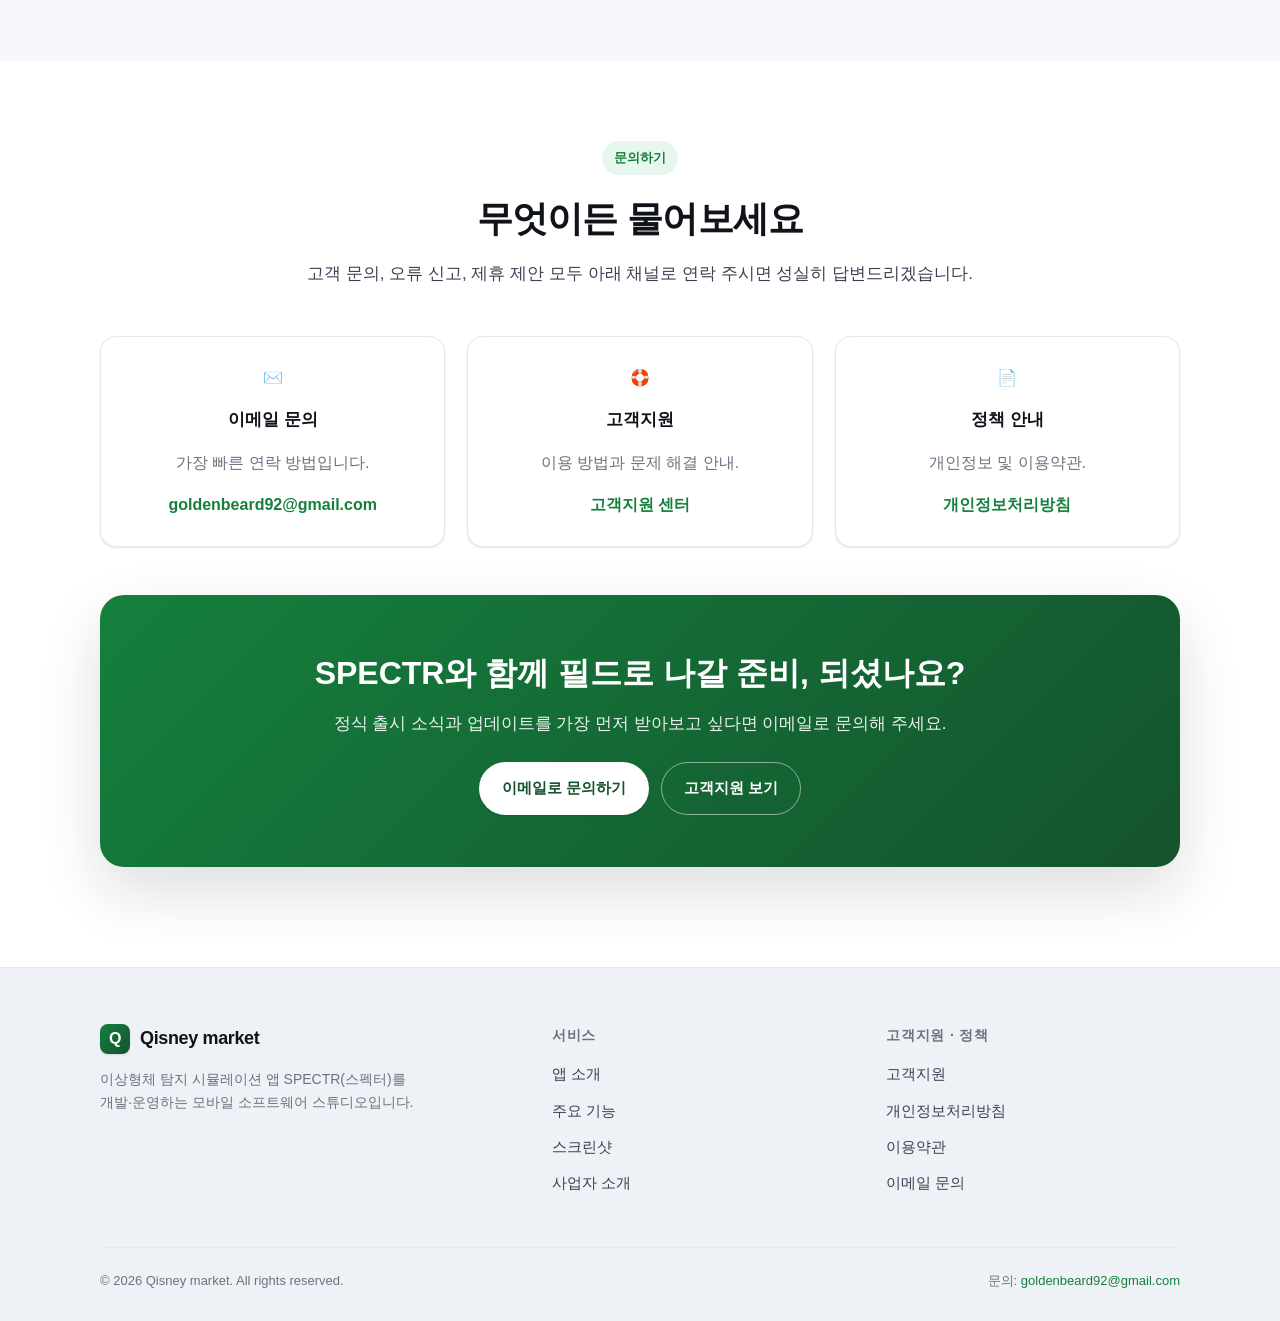
==== commit 5a6d6171: "Rebuild site for the real app: SPECTR by Qisney market Replace the placeholder product-comparison co" ====
--- a/index.html
+++ b/index.html
@@ -3,42 +3,41 @@
 <head>
   <meta charset="UTF-8" />
   <meta name="viewport" content="width=device-width, initial-scale=1.0" />
-  <title>스펙터 (Spector) — 제품 스펙을 한눈에 비교하는 스마트 비교 서비스</title>
-  <meta name="description" content="스펙터(Spector)는 흩어져 있는 제품 스펙과 가격, 리뷰를 한 화면에서 비교해 사용자가 더 나은 구매 결정을 내리도록 돕는 모바일 서비스입니다. 스펙터를 운영하는 사업자 소개와 앱 소개, 개인정보처리방침, 고객지원 정보를 확인하세요." />
-  <meta name="keywords" content="스펙터, Spector, 제품 비교, 스펙 비교, 가격 비교, 쇼핑 앱, 구매 결정" />
-  <meta name="author" content="Spector" />
+  <title>Qisney market — SPECTR(스펙터) 개발사 공식 웹사이트</title>
+  <meta name="description" content="Qisney market은 이상형체 탐지 시뮬레이션 앱 'SPECTR(스펙터)'를 개발·운영하는 모바일 스튜디오입니다. EMF·고스트박스·EVP·오빌러스·SLS 카메라 등 실물 탐지 장비를 재현한 엔터테인먼트 앱 SPECTR을 소개합니다." />
+  <meta name="keywords" content="Qisney market, SPECTR, 스펙터, 귀신탐지, 고스트헌팅, EMF, 고스트박스, EVP, 오빌러스, SLS 카메라, 이상형체 탐지기" />
+  <meta name="author" content="Qisney market" />
   <meta name="robots" content="index, follow" />
 
   <!-- Open Graph -->
   <meta property="og:type" content="website" />
-  <meta property="og:site_name" content="Spector" />
-  <meta property="og:title" content="스펙터 (Spector) — 제품 스펙을 한눈에 비교하는 스마트 비교 서비스" />
-  <meta property="og:description" content="흩어져 있는 제품 스펙·가격·리뷰를 한 화면에서 비교해 더 나은 구매 결정을 돕는 모바일 서비스." />
+  <meta property="og:site_name" content="Qisney market" />
+  <meta property="og:title" content="Qisney market — SPECTR(스펙터) 개발사 공식 웹사이트" />
+  <meta property="og:description" content="이상형체 탐지 시뮬레이션 앱 'SPECTR(스펙터)'를 개발·운영하는 Qisney market의 공식 사업자 웹사이트." />
   <meta property="og:locale" content="ko_KR" />
-
-  <link rel="icon" href="data:image/svg+xml,<svg xmlns='http://www.w3.org/2000/svg' viewBox='0 0 32 32'><rect width='32' height='32' rx='8' fill='%232f5bff'/><text x='16' y='22' font-size='18' font-family='Arial' font-weight='bold' fill='white' text-anchor='middle'>S</text></svg>" />
+  <meta property="og:image" content="https://kk119kr.github.io/Qisney_area/assets/img/app-icon.png" />
+
+  <link rel="icon" type="image/png" href="assets/img/app-icon.png" />
   <link rel="stylesheet" href="assets/css/style.css" />
 
   <script type="application/ld+json">
   {
     "@context": "https://schema.org",
     "@type": "Organization",
-    "name": "Spector",
-    "alternateName": "스펙터",
+    "name": "Qisney market",
     "url": "https://kk119kr.github.io/Qisney_area/",
-    "logo": "https://kk119kr.github.io/Qisney_area/assets/img/logo.svg",
-    "email": "hyhk230128@gmail.com",
-    "description": "스펙터(Spector)는 제품 스펙·가격·리뷰를 한 화면에서 비교해 사용자의 구매 결정을 돕는 모바일 서비스를 개발·운영합니다.",
+    "logo": "https://kk119kr.github.io/Qisney_area/assets/img/app-icon.png",
+    "email": "goldenbeard92@gmail.com",
+    "description": "Qisney market은 이상형체 탐지 시뮬레이션 앱 'SPECTR(스펙터)'를 개발·운영하는 모바일 소프트웨어 개발사입니다.",
     "address": {
       "@type": "PostalAddress",
-      "addressCountry": "KR",
-      "addressRegion": "Seoul"
+      "addressCountry": "KR"
     },
     "contactPoint": {
       "@type": "ContactPoint",
       "contactType": "customer support",
-      "email": "hyhk230128@gmail.com",
-      "availableLanguage": ["Korean", "English"]
+      "email": "goldenbeard92@gmail.com",
+      "availableLanguage": ["Korean"]
     }
   }
   </script>
@@ -49,15 +48,15 @@
   <header class="site-header">
     <div class="container nav">
       <a href="index.html" class="brand">
-        <span class="logo">S</span>
-        <span>Spector</span>
+        <span class="logo">Q</span>
+        <span>Qisney market</span>
       </a>
       <button class="nav-toggle" aria-label="메뉴 열기" aria-expanded="false">
         <svg width="24" height="24" viewBox="0 0 24 24" fill="none" stroke="currentColor" stroke-width="2" stroke-linecap="round"><line x1="3" y1="6" x2="21" y2="6"/><line x1="3" y1="12" x2="21" y2="12"/><line x1="3" y1="18" x2="21" y2="18"/></svg>
       </button>
       <ul class="nav-links">
         <li><a href="#product">앱 소개</a></li>
-        <li><a href="#features">주요 기능</a></li>
+        <li><a href="#gallery">스크린샷</a></li>
         <li><a href="#company">사업자 소개</a></li>
         <li><a href="support.html">고객지원</a></li>
         <li><a href="privacy.html">개인정보처리방침</a></li>
@@ -70,94 +69,80 @@
   <section class="hero">
     <div class="container hero-grid">
       <div class="hero-copy">
-        <span class="eyebrow">📱 스마트 제품 비교 서비스</span>
-        <h1>복잡한 제품 스펙,<br />스펙터가 한눈에 정리합니다.</h1>
+        <span class="eyebrow">👻 이상형체 탐지 시뮬레이션</span>
+        <h1>SPECTR — 포켓 속 필드 탐지 키트.</h1>
         <p class="lead">
-          여러 사이트에 흩어진 제품 스펙과 가격, 리뷰를 한 화면에서 비교하세요.
-          스펙터(Spector)는 데이터를 기반으로 지금 나에게 가장 알맞은 선택을 안내하는
-          모바일 비교 서비스입니다.
+          Qisney market이 개발한 <strong>SPECTR(스펙터)</strong>는 EMF 계측기·고스트박스·EVP
+          레코더·오빌러스·SLS 카메라 등 실제 고스트 헌팅 장비를 재현한 GPS 기반
+          탐지 시뮬레이션 앱입니다. 필드 요원이 되어 주변의 이상형체를 탐지·교신·관측·기록하세요.
         </p>
         <div class="hero-actions">
           <a href="#product" class="btn btn-primary">앱 알아보기</a>
-          <a href="#contact" class="btn btn-ghost">사업 문의</a>
+          <a href="#gallery" class="btn btn-ghost">스크린샷 보기</a>
         </div>
         <div class="hero-meta">
-          <div><strong>3초</strong><span>스펙 비교 정리</span></div>
-          <div><strong>100%</strong><span>광고·후원 표시 투명성</span></div>
-          <div><strong>KR · EN</strong><span>다국어 지원 예정</span></div>
-        </div>
-      </div>
-
-      <div class="phone-wrap" aria-hidden="true">
+          <div><strong>5종</strong><span>탐지 장비 시뮬레이션</span></div>
+          <div><strong>GPS</strong><span>기반 실좌표 탐사</span></div>
+          <div><strong>0</strong><span>서버 · 개인정보 수집 없음</span></div>
+        </div>
+      </div>
+
+      <div class="phone-wrap">
         <div class="phone">
           <div class="phone-screen">
-            <div class="phone-app-top">
-              <small>SPECTOR</small>
-              <h3>비교 결과</h3>
-            </div>
-            <div class="phone-card-stack">
-              <div class="pc">
-                <span class="dot">A</span>
-                <div><div class="pc-t">모델 A</div><div class="pc-s">성능 · 가격 균형</div></div>
-                <span class="bar"></span>
-              </div>
-              <div class="pc">
-                <span class="dot">B</span>
-                <div><div class="pc-t">모델 B</div><div class="pc-s">배터리 우수</div></div>
-                <span class="bar b2"></span>
-              </div>
-              <div class="pc">
-                <span class="dot">C</span>
-                <div><div class="pc-t">모델 C</div><div class="pc-s">가성비 최고</div></div>
-                <span class="bar b3"></span>
-              </div>
-              <div class="pc" style="border-style:dashed;">
-                <span class="dot" style="background:transparent;color:var(--ink-3);">＋</span>
-                <div><div class="pc-t">항목 추가</div><div class="pc-s">비교할 제품을 더하세요</div></div>
-              </div>
-            </div>
+            <img src="assets/img/screenshots/sls.png" alt="SPECTR 앱의 SLS 카메라 화면 — 탐지된 이상형체의 골격이 표시된 모습" loading="lazy" />
           </div>
         </div>
       </div>
     </div>
   </section>
+
+  <div class="container">
+    <div class="disclaimer">
+      <span class="mark">⚠️</span>
+      <div><strong>엔터테인먼트 목적의 시뮬레이션입니다.</strong> SPECTR는 실제 초자연현상을 탐지하지 않으며, 게임적 재미를 위한 가상 콘텐츠로만 구성되어 있습니다.</div>
+    </div>
+  </div>
 
   <!-- ============ Product / App intro ============ -->
   <section class="block" id="product">
     <div class="container">
       <div class="section-head">
         <span class="eyebrow">앱 소개</span>
-        <h2>스펙터(Spector)는 이런 앱입니다</h2>
+        <h2>SPECTR(스펙터)는 이런 앱입니다</h2>
         <p>
-          "무엇을 살까?" 고민에 드는 시간을 줄여드립니다. 스펙터는 제품의 사양(스펙)을
-          구조화된 데이터로 정리하고, 사용자가 중요하게 여기는 기준에 따라 비교·추천해
-          합리적인 결정을 돕는 소비자 의사결정 지원 앱입니다.
+          실물 고스트 헌팅 장비를 정교하게 재현한 5종의 탐지 도구와, 실제 GPS 좌표에
+          발현하는 이상형체 시스템으로 몰입감 있는 탐사 경험을 제공하는 엔터테인먼트
+          시뮬레이션 앱입니다.
         </p>
       </div>
 
       <div class="about-grid">
         <div>
-          <h3 class="mt-0">흩어진 정보를, 하나의 비교표로</h3>
+          <h3 class="mt-0">필드 요원이 되어 이상형체를 추적하세요</h3>
           <p class="muted">
-            제품마다 제각각인 스펙 표기와 가격 정보를 표준화된 형식으로 모아
-            직관적인 비교표로 보여줍니다. 더 이상 여러 탭을 오가며 사양을
-            대조할 필요가 없습니다.
+            이상형체는 실제 좌표에 발현합니다. 지도의 잔류 에너지 농도를 따라 이동하고,
+            EMF 수치가 오르는 방향으로 접근하세요. 발현 활동은 야간(02:00–04:00)과
+            악천후에 증가하며, 주변에 신호가 없다면 펄스를 방출해 발현을 유도할 수도
+            있습니다.
           </p>
           <ul>
-            <li>제품 사양을 항목별로 나란히 비교</li>
-            <li>가격·리뷰 요약을 함께 확인</li>
-            <li>중요 기준에 가중치를 두어 맞춤 추천</li>
-            <li>관심 제품 저장 및 변동 알림(예정)</li>
+            <li>EMF 계측기 — 이상형체가 접근하면 수치가 상승</li>
+            <li>고스트박스 — FM 대역을 스캔해 응답 주파수를 감청</li>
+            <li>EVP 레코더 — 육성으로 듣지 못한 응답을 녹음·복원</li>
+            <li>오빌러스 — 잔류 신호를 어휘로 변환해 출력</li>
+            <li>SLS 카메라 — 카메라 위에 이상형체의 골격을 시각화</li>
           </ul>
         </div>
         <div class="info-card">
           <h3>앱 기본 정보</h3>
-          <div class="info-row"><span class="k">앱 이름</span><span class="v">스펙터 (Spector)</span></div>
-          <div class="info-row"><span class="k">카테고리</span><span class="v">쇼핑 / 라이프스타일</span></div>
+          <div class="info-row"><span class="k">앱 이름</span><span class="v">SPECTR (스펙터)</span></div>
+          <div class="info-row"><span class="k">한 줄 소개</span><span class="v">이상형체 탐지기</span></div>
+          <div class="info-row"><span class="k">개발·배급</span><span class="v">Qisney market</span></div>
+          <div class="info-row"><span class="k">카테고리</span><span class="v">엔터테인먼트 (시뮬레이션)</span></div>
           <div class="info-row"><span class="k">지원 OS</span><span class="v">Android</span></div>
-          <div class="info-row"><span class="k">이용 요금</span><span class="v">무료 (인앱 항목 없음)</span></div>
-          <div class="info-row"><span class="k">권장 연령</span><span class="v">만 3세 이상 (전체 이용가)</span></div>
-          <div class="info-row"><span class="k">지원 언어</span><span class="v">한국어</span></div>
+          <div class="info-row"><span class="k">이용 요금</span><span class="v">무료 (광고 포함)</span></div>
+          <div class="info-row"><span class="k">권장 연령</span><span class="v">만 12세 이상 (경미한 공포 테마)</span></div>
         </div>
       </div>
     </div>
@@ -168,109 +153,156 @@
     <div class="container">
       <div class="section-head">
         <span class="eyebrow">주요 기능</span>
-        <h2>더 똑똑한 선택을 위한 기능</h2>
-        <p>스펙터는 데이터를 신뢰할 수 있게 정리하고, 결정을 쉽게 만드는 데 집중합니다.</p>
+        <h2>실물 장비를 그대로 재현한 5종의 탐지 도구</h2>
+        <p>각 장비는 독립적인 판정 로직으로 동시에 작동하며, 화면을 전환해도 계속 계산됩니다.</p>
       </div>
       <div class="features">
         <div class="feature">
-          <div class="ficon">📊</div>
-          <h3>한눈 비교표</h3>
-          <p>여러 제품의 사양을 하나의 표로 정렬해 차이를 즉시 파악할 수 있습니다.</p>
-        </div>
-        <div class="feature">
-          <div class="ficon">🎯</div>
-          <h3>맞춤 추천</h3>
-          <p>가격·성능·용도 등 사용자가 중요하게 여기는 기준에 따라 최적안을 제안합니다.</p>
-        </div>
-        <div class="feature">
-          <div class="ficon">🔖</div>
-          <h3>관심 제품 저장</h3>
-          <p>비교하던 제품을 저장하고 나중에 다시 이어서 검토할 수 있습니다.</p>
-        </div>
-        <div class="feature">
-          <div class="ficon">🔔</div>
-          <h3>변동 알림 (예정)</h3>
-          <p>저장한 제품의 가격이나 정보가 바뀌면 알림으로 알려드립니다.</p>
-        </div>
-        <div class="feature">
-          <div class="ficon">🔒</div>
-          <h3>투명한 정보</h3>
-          <p>광고·제휴 콘텐츠는 명확히 구분해 표시하여 신뢰할 수 있는 비교를 제공합니다.</p>
-        </div>
-        <div class="feature">
-          <div class="ficon">⚡</div>
-          <h3>가볍고 빠르게</h3>
-          <p>불필요한 절차 없이, 검색부터 비교 결과까지 몇 번의 탭으로 끝냅니다.</p>
+          <div class="ficon">📟</div>
+          <h3>EMF 계측기</h3>
+          <p>바늘 게이지와 디지털 수치로 주변 전자기장을 측정합니다. 이상형체가 가까워지면 수치가 오릅니다.</p>
+        </div>
+        <div class="feature">
+          <div class="ficon">📻</div>
+          <h3>고스트박스</h3>
+          <p>FM 대역을 스캔하며 화이트노이즈 사이에서 응답 신호를 감청하는 스피릿 박스 시뮬레이션입니다.</p>
+        </div>
+        <div class="feature">
+          <div class="ficon">🎙️</div>
+          <h3>EVP 레코더</h3>
+          <p>실시간 파형을 보며 녹음하고, 육성으로 듣지 못한 전자음성현상 응답을 클립으로 남깁니다.</p>
+        </div>
+        <div class="feature">
+          <div class="ficon">🔤</div>
+          <h3>오빌러스</h3>
+          <p>주변의 잔류 신호를 단어로 변환해 실시간 피드로 출력하는 어휘 생성 장비입니다.</p>
+        </div>
+        <div class="feature">
+          <div class="ficon">📷</div>
+          <h3>SLS 카메라</h3>
+          <p>카메라 화면 위에 이상형체의 골격을 AR로 시각화하고, 결정적 순간을 캡처해 기록합니다.</p>
+        </div>
+        <div class="feature">
+          <div class="ficon">🗺️</div>
+          <h3>이상형체 지도 &amp; 케이스 파일</h3>
+          <p>GPS 기반으로 주변 이상형체 분포를 지도에서 확인하고, 관측 기록을 케이스 파일로 자동 정리합니다.</p>
+        </div>
+      </div>
+    </div>
+  </section>
+
+  <!-- ============ Screenshot gallery ============ -->
+  <section class="block" id="gallery">
+    <div class="container">
+      <div class="section-head">
+        <span class="eyebrow">스크린샷</span>
+        <h2>실제 앱 화면</h2>
+        <p>필드 키트 홈부터 장비 화면까지, SPECTR의 실제 인터페이스를 확인하세요.</p>
+      </div>
+      <div class="shot-gallery">
+        <div class="shot-card">
+          <img src="assets/img/screenshots/home.png" alt="SPECTR 홈 화면 — 필드 키트 대시보드" loading="lazy" />
+          <div class="cap">필드 키트 홈</div>
+        </div>
+        <div class="shot-card">
+          <img src="assets/img/screenshots/emf.png" alt="SPECTR EMF 계측기 화면" loading="lazy" />
+          <div class="cap">EMF 계측기</div>
+        </div>
+        <div class="shot-card">
+          <img src="assets/img/screenshots/ghostbox.png" alt="SPECTR 고스트박스 화면" loading="lazy" />
+          <div class="cap">고스트박스</div>
+        </div>
+        <div class="shot-card">
+          <img src="assets/img/screenshots/sls.png" alt="SPECTR SLS 카메라 화면 — 골격 탐지" loading="lazy" />
+          <div class="cap">SLS 카메라</div>
+        </div>
+        <div class="shot-card">
+          <img src="assets/img/screenshots/evp.png" alt="SPECTR EVP 레코더 화면" loading="lazy" />
+          <div class="cap">EVP 레코더</div>
+        </div>
+        <div class="shot-card">
+          <img src="assets/img/screenshots/ovilus.png" alt="SPECTR 오빌러스 화면" loading="lazy" />
+          <div class="cap">오빌러스</div>
+        </div>
+        <div class="shot-card">
+          <img src="assets/img/screenshots/settings.png" alt="SPECTR 설정 화면" loading="lazy" />
+          <div class="cap">설정 &amp; 용어집</div>
         </div>
       </div>
     </div>
   </section>
 
   <!-- ============ How it works ============ -->
-  <section class="block" id="how">
+  <section class="block bg-soft" id="how">
     <div class="container">
       <div class="section-head">
         <span class="eyebrow">이용 방법</span>
-        <h2>세 단계면 충분합니다</h2>
+        <h2>탐지 절차는 네 단계</h2>
       </div>
       <div class="steps">
         <div class="step">
           <div class="num">1</div>
-          <h3>제품 검색</h3>
-          <p>비교하고 싶은 제품을 검색하거나 카테고리에서 골라 담습니다.</p>
+          <h3>탐지 (EMF)</h3>
+          <p>EMF 계측기로 주변 전자기장을 살피며 이상형체의 접근을 감지합니다.</p>
         </div>
         <div class="step">
           <div class="num">2</div>
-          <h3>기준 선택</h3>
-          <p>가격, 성능, 용량 등 나에게 중요한 기준을 선택합니다.</p>
+          <h3>교신 (고스트박스 · 오빌러스)</h3>
+          <p>고스트박스와 오빌러스로 신호를 감청하고 응답을 유도합니다.</p>
         </div>
         <div class="step">
           <div class="num">3</div>
-          <h3>결과 확인</h3>
-          <p>정리된 비교표와 맞춤 추천으로 바로 결정을 내립니다.</p>
+          <h3>관측 (SLS)</h3>
+          <p>SLS 카메라로 골격을 시각화해 이상형체의 형태를 직접 확인합니다.</p>
+        </div>
+        <div class="step">
+          <div class="num">4</div>
+          <h3>기록 (CAPTURE)</h3>
+          <p>결정적 순간을 캡처하면 케이스 파일로 자동 기록되어 다시 확인할 수 있습니다.</p>
         </div>
       </div>
     </div>
   </section>
 
   <!-- ============ Company / business ============ -->
-  <section class="block bg-soft" id="company">
+  <section class="block" id="company">
     <div class="container">
       <div class="section-head">
         <span class="eyebrow">사업자 소개</span>
-        <h2>스펙터를 만드는 사람들</h2>
+        <h2>Qisney market을 소개합니다</h2>
         <p>
-          스펙터(Spector)는 "정보의 비대칭 때문에 손해 보는 소비자가 없도록 한다"는
-          목표로 제품 비교·의사결정 지원 서비스를 개발·운영하는 프로젝트입니다.
+          Qisney market은 몰입감 있는 모바일 엔터테인먼트 경험을 만드는 것을 목표로,
+          이상형체 탐지 시뮬레이션 앱 SPECTR(스펙터)을 개발·운영하고 있습니다.
         </p>
       </div>
 
       <div class="about-grid">
         <div>
-          <h3 class="mt-0">우리의 미션</h3>
+          <h3 class="mt-0">우리의 방향</h3>
           <p class="muted">
-            좋은 선택은 좋은 정보에서 시작됩니다. 그러나 제품 정보는 여러 곳에 흩어져
-            있고, 표기 방식도 제각각이라 비교가 어렵습니다. 스펙터는 이 정보를 누구나
-            이해할 수 있게 정리하여, 사용자가 스스로 최선의 결정을 내릴 수 있도록 돕습니다.
+            SPECTR는 실물 고스트 헌팅 장비의 조작감과 GPS 기반 탐사 경험을 정교하게
+            재현하여, 가볍게 즐길 수 있으면서도 몰입도 높은 엔터테인먼트 앱을 목표로
+            만들어졌습니다. Qisney market은 이용자의 신뢰를 최우선으로, 불필요한
+            개인정보를 요구하지 않는 가벼운 앱을 지향합니다.
           </p>
           <h3>우리가 지키는 원칙</h3>
           <ul>
-            <li>사용자 이익을 최우선으로 하는 중립적 비교</li>
-            <li>광고·제휴 관계의 투명한 고지</li>
-            <li>최소한의 데이터만 수집하는 개인정보 보호</li>
-            <li>정확하고 최신인 정보를 제공하기 위한 지속적 개선</li>
+            <li>본 앱이 오락 목적의 시뮬레이션임을 명확히 고지</li>
+            <li>서버 없이 기기 내에서만 처리되는 개인정보 최소화 설계</li>
+            <li>광고(AdMob) 운영 시 관련 정책과 개인정보 고지 준수</li>
+            <li>이용자 문의에 성실하고 신속하게 응대</li>
           </ul>
         </div>
         <div class="info-card">
           <h3>사업자 정보</h3>
-          <div class="info-row"><span class="k">서비스명</span><span class="v">스펙터 (Spector)</span></div>
-          <div class="info-row"><span class="k">대표 문의</span><span class="v"><a href="mailto:hyhk230128@gmail.com">hyhk230128@gmail.com</a></span></div>
-          <div class="info-row"><span class="k">소재지</span><span class="v">대한민국 · 서울</span></div>
-          <div class="info-row"><span class="k">사업 분야</span><span class="v">모바일 소프트웨어 개발·운영</span></div>
+          <div class="info-row"><span class="k">상호</span><span class="v">Qisney market</span></div>
+          <div class="info-row"><span class="k">대표 문의</span><span class="v"><a href="mailto:goldenbeard92@gmail.com">goldenbeard92@gmail.com</a></span></div>
+          <div class="info-row"><span class="k">소재지</span><span class="v">대한민국</span></div>
+          <div class="info-row"><span class="k">사업 분야</span><span class="v">모바일 애플리케이션 개발·운영</span></div>
+          <div class="info-row"><span class="k">주요 서비스</span><span class="v">SPECTR (스펙터)</span></div>
           <div class="info-row"><span class="k">배포 플랫폼</span><span class="v">Google Play</span></div>
           <p class="muted" style="font-size:12.5px;margin:14px 0 0;">
-            ※ 사업자등록번호·상호·대표자명·주소 등 공식 등록 정보는 서비스 정식
-            출시 시점에 이 페이지에 갱신하여 게시합니다.
+            ※ 사업자등록번호 등 추가 등록 정보는 확정되는 대로 이 페이지에 갱신하여 게시합니다.
           </p>
         </div>
       </div>
@@ -278,7 +310,7 @@
   </section>
 
   <!-- ============ FAQ ============ -->
-  <section class="block" id="faq">
+  <section class="block bg-soft" id="faq">
     <div class="container">
       <div class="section-head">
         <span class="eyebrow">자주 묻는 질문</span>
@@ -286,43 +318,47 @@
       </div>
       <div class="faq">
         <details>
-          <summary>스펙터는 무료인가요?</summary>
-          <p>네. 스펙터의 핵심 비교 기능은 무료로 제공됩니다. 유료 항목이 추가될 경우 사전에 명확히 안내드립니다.</p>
-        </details>
-        <details>
-          <summary>어떤 개인정보를 수집하나요?</summary>
-          <p>서비스 제공에 꼭 필요한 최소한의 정보만 수집합니다. 자세한 내용은 <a href="privacy.html">개인정보처리방침</a>에서 확인하실 수 있습니다.</p>
-        </details>
-        <details>
-          <summary>비교 결과는 공정한가요?</summary>
-          <p>스펙터는 사용자가 설정한 기준을 바탕으로 중립적으로 결과를 정리합니다. 광고 또는 제휴가 포함된 콘텐츠는 별도로 명확히 표시합니다.</p>
+          <summary>SPECTR는 실제로 귀신을 탐지하나요?</summary>
+          <p>아니요. SPECTR는 엔터테인먼트 목적의 시뮬레이션 앱으로, 실제 초자연현상을 탐지하지 않습니다. EMF·고스트박스 등의 반응은 GPS 좌표 기반으로 생성되는 게임적 콘텐츠입니다.</p>
+        </details>
+        <details>
+          <summary>왜 위치·카메라·마이크 권한이 필요한가요?</summary>
+          <p>위치는 가상 이상형체의 배치와 거리 계산에, 카메라는 SLS 화면의 AR 표시에, 마이크는 EVP 녹음 기능에 사용됩니다. 모든 처리는 기기 내에서만 이루어지며 서버로 전송되지 않습니다.</p>
+        </details>
+        <details>
+          <summary>개인정보를 수집하나요?</summary>
+          <p>회원가입이 없고, 개발사 서버도 운영하지 않습니다. 이용자 데이터는 기기 밖으로 전송되지 않습니다. 자세한 내용은 <a href="privacy.html">개인정보처리방침</a>을 확인하세요.</p>
+        </details>
+        <details>
+          <summary>SPECTR는 무료인가요?</summary>
+          <p>네, 무료로 이용할 수 있습니다. 지도 화면 하단 배너와 케이스 저장 후 전면 광고 등 Google AdMob 광고가 포함되어 있습니다.</p>
+        </details>
+        <details>
+          <summary>인터넷 연결이 꼭 필요한가요?</summary>
+          <p>지도 타일과 광고 표시를 위해 인터넷 연결이 필요합니다. EMF·고스트박스 등 핵심 탐지 기능은 기기 내에서 동작합니다.</p>
         </details>
         <details>
           <summary>어디에서 다운로드할 수 있나요?</summary>
-          <p>스펙터는 Google Play에서 배포됩니다. 출시 후 이 페이지에 다운로드 링크를 게시할 예정입니다.</p>
-        </details>
-        <details>
-          <summary>오류를 발견했거나 제안이 있어요.</summary>
-          <p><a href="mailto:hyhk230128@gmail.com">hyhk230128@gmail.com</a> 으로 언제든지 알려주세요. 소중한 의견은 서비스 개선에 반영됩니다.</p>
+          <p>SPECTR는 Google Play에서 배포됩니다. 출시 후 이 페이지에 다운로드 링크를 게시할 예정입니다.</p>
         </details>
       </div>
     </div>
   </section>
 
   <!-- ============ Contact ============ -->
-  <section class="block bg-soft" id="contact">
+  <section class="block" id="contact">
     <div class="container">
       <div class="section-head">
         <span class="eyebrow">문의하기</span>
         <h2>무엇이든 물어보세요</h2>
-        <p>고객 문의, 제휴 제안, 언론 문의 모두 아래 채널로 연락 주시면 성실히 답변드리겠습니다.</p>
+        <p>고객 문의, 오류 신고, 제휴 제안 모두 아래 채널로 연락 주시면 성실히 답변드리겠습니다.</p>
       </div>
       <div class="contact-grid">
         <div class="contact-card">
           <div class="ficon">✉️</div>
           <h3>이메일 문의</h3>
           <p class="muted">가장 빠른 연락 방법입니다.</p>
-          <a href="mailto:hyhk230128@gmail.com">hyhk230128@gmail.com</a>
+          <a href="mailto:goldenbeard92@gmail.com">goldenbeard92@gmail.com</a>
         </div>
         <div class="contact-card">
           <div class="ficon">🛟</div>
@@ -340,10 +376,10 @@
 
       <div style="margin-top:48px;">
         <div class="cta-band">
-          <h2>스펙터와 함께, 더 나은 선택을 시작하세요</h2>
+          <h2>SPECTR와 함께 필드로 나갈 준비, 되셨나요?</h2>
           <p>정식 출시 소식과 업데이트를 가장 먼저 받아보고 싶다면 이메일로 문의해 주세요.</p>
           <div class="hero-actions" style="justify-content:center;">
-            <a href="mailto:hyhk230128@gmail.com" class="btn btn-primary">이메일로 문의하기</a>
+            <a href="mailto:goldenbeard92@gmail.com" class="btn btn-primary">이메일로 문의하기</a>
             <a href="support.html" class="btn btn-ghost">고객지원 보기</a>
           </div>
         </div>
@@ -357,16 +393,16 @@
       <div class="footer-grid">
         <div class="footer-about">
           <a href="index.html" class="brand">
-            <span class="logo">S</span><span>Spector</span>
+            <span class="logo">Q</span><span>Qisney market</span>
           </a>
-          <p>제품 스펙·가격·리뷰를 한 화면에서 비교해 더 나은 구매 결정을 돕는 스마트 비교 서비스입니다.</p>
+          <p>이상형체 탐지 시뮬레이션 앱 SPECTR(스펙터)를 개발·운영하는 모바일 소프트웨어 스튜디오입니다.</p>
         </div>
         <div class="footer-col">
           <h4>서비스</h4>
           <ul>
             <li><a href="#product">앱 소개</a></li>
             <li><a href="#features">주요 기능</a></li>
-            <li><a href="#how">이용 방법</a></li>
+            <li><a href="#gallery">스크린샷</a></li>
             <li><a href="#company">사업자 소개</a></li>
           </ul>
         </div>
@@ -376,13 +412,13 @@
             <li><a href="support.html">고객지원</a></li>
             <li><a href="privacy.html">개인정보처리방침</a></li>
             <li><a href="terms.html">이용약관</a></li>
-            <li><a href="mailto:hyhk230128@gmail.com">이메일 문의</a></li>
+            <li><a href="mailto:goldenbeard92@gmail.com">이메일 문의</a></li>
           </ul>
         </div>
       </div>
       <div class="footer-bottom">
-        <span>© <span data-year>2026</span> Spector. All rights reserved.</span>
-        <span>문의: <a href="mailto:hyhk230128@gmail.com">hyhk230128@gmail.com</a></span>
+        <span>© <span data-year>2026</span> Qisney market. All rights reserved.</span>
+        <span>문의: <a href="mailto:goldenbeard92@gmail.com">goldenbeard92@gmail.com</a></span>
       </div>
     </div>
   </footer>
--- a/assets/css/style.css
+++ b/assets/css/style.css
@@ -1,12 +1,12 @@
 /* =========================================================
-   Spector — Corporate / Product Website
+   Qisney market — SPECTR (스펙터) 조직/사업자 웹사이트
    Design system: light + dark aware, responsive, accessible
    ========================================================= */
 
 :root {
-  --brand: #2f5bff;
-  --brand-dark: #1f3fd6;
-  --brand-soft: #eaf0ff;
+  --brand: #15803d;
+  --brand-dark: #14532d;
+  --brand-soft: #e8f7ee;
   --ink: #10131a;
   --ink-2: #3a4152;
   --ink-3: #6b7280;
@@ -28,9 +28,9 @@
 
 @media (prefers-color-scheme: dark) {
   :root {
-    --brand: #6f8dff;
-    --brand-dark: #5878ff;
-    --brand-soft: #1a2136;
+    --brand: #4ade80;
+    --brand-dark: #22c55e;
+    --brand-soft: #142a1c;
     --ink: #f2f4f8;
     --ink-2: #c3c9d6;
     --ink-3: #8b93a5;
@@ -48,6 +48,7 @@
 * { box-sizing: border-box; }
 
 html { scroll-behavior: smooth; }
+section[id] { scroll-margin-top: 76px; }
 
 body {
   margin: 0;
@@ -119,6 +120,9 @@
   font-weight: 700; box-shadow: var(--shadow-sm);
 }
 .nav-cta:hover { background: var(--brand-dark); text-decoration: none; }
+@media (prefers-color-scheme: dark) {
+  .nav-cta { color: #06210f !important; }
+}
 .nav-toggle {
   display: none; background: none; border: 0; cursor: pointer;
   padding: 8px; color: var(--ink);
@@ -149,6 +153,9 @@
 }
 .btn-primary { background: var(--brand); color: #fff; box-shadow: var(--shadow-sm); }
 .btn-primary:hover { background: var(--brand-dark); text-decoration: none; transform: translateY(-1px); }
+@media (prefers-color-scheme: dark) {
+  .btn-primary { color: #06210f; }
+}
 .btn-ghost { background: transparent; color: var(--ink); border-color: var(--line); }
 .btn-ghost:hover { border-color: var(--brand); color: var(--brand); text-decoration: none; }
 
@@ -183,44 +190,46 @@
 .hero-meta strong { display: block; font-size: 22px; font-weight: 800; letter-spacing: -.02em; }
 .hero-meta span { font-size: 13px; color: var(--ink-3); }
 
-/* Phone mockup */
+/* Phone mockup (wraps a real in-app screenshot) */
 .phone-wrap { display: grid; place-items: center; }
 .phone {
-  width: 280px; aspect-ratio: 9 / 19;
-  border-radius: 40px; padding: 12px;
+  width: 260px; aspect-ratio: 390 / 844;
+  border-radius: 40px; padding: 10px;
   background: linear-gradient(160deg, #202536, #0d1017);
   box-shadow: var(--shadow-lg);
   position: relative;
 }
 .phone::before {
-  content: ""; position: absolute; top: 18px; left: 50%; transform: translateX(-50%);
-  width: 120px; height: 22px; border-radius: 999px; background: #0d1017; z-index: 3;
+  content: ""; position: absolute; top: 16px; left: 50%; transform: translateX(-50%);
+  width: 110px; height: 20px; border-radius: 999px; background: #0d1017; z-index: 3;
 }
 .phone-screen {
   width: 100%; height: 100%; border-radius: 30px; overflow: hidden;
-  background: linear-gradient(180deg, var(--brand), var(--brand-dark));
-  color: #fff; display: flex; flex-direction: column;
-}
-.phone-app-top { padding: 46px 20px 16px; }
-.phone-app-top small { opacity: .8; font-size: 12px; }
-.phone-app-top h3 { margin: 4px 0 0; font-size: 20px; }
-.phone-card-stack { flex: 1; background: #fff; color: var(--ink); border-radius: 24px 24px 0 0; padding: 18px; margin-top: 8px; display: flex; flex-direction: column; gap: 12px; }
-@media (prefers-color-scheme: dark) { .phone-card-stack { background: #10131c; } }
-.pc {
-  border: 1px solid var(--line); border-radius: 14px; padding: 12px 14px;
-  display: flex; align-items: center; gap: 12px; background: var(--bg-2);
-}
-.pc .dot { width: 34px; height: 34px; border-radius: 10px; background: var(--brand-soft); color: var(--brand); display: grid; place-items: center; font-weight: 800; }
-.pc .pc-t { font-weight: 700; font-size: 14px; }
-.pc .pc-s { font-size: 12px; color: var(--ink-3); }
-.pc .bar { margin-left: auto; width: 42px; height: 8px; border-radius: 999px; background: var(--brand); opacity: .85; }
-.pc .bar.b2 { width: 28px; opacity: .5; }
-.pc .bar.b3 { width: 34px; opacity: .35; }
+  background: #000;
+}
+.phone-screen img { width: 100%; height: 100%; object-fit: cover; display: block; }
 
 @media (max-width: 900px) {
   .hero-grid { grid-template-columns: 1fr; gap: 40px; }
   .phone-wrap { order: -1; }
 }
+
+/* Screenshot gallery */
+.shot-gallery {
+  display: grid; grid-template-columns: repeat(4, 1fr); gap: 20px;
+}
+.shot-card {
+  background: #000; border-radius: 20px; overflow: hidden; border: 1px solid var(--line);
+  box-shadow: var(--shadow-sm); aspect-ratio: 390 / 844; position: relative;
+}
+.shot-card img { width: 100%; height: 100%; object-fit: cover; display: block; }
+.shot-card .cap {
+  position: absolute; left: 0; right: 0; bottom: 0; padding: 10px 12px;
+  background: linear-gradient(0deg, rgba(0,0,0,.82), transparent);
+  color: #fff; font-size: 12.5px; font-weight: 700; letter-spacing: .01em;
+}
+@media (max-width: 980px) { .shot-gallery { grid-template-columns: repeat(2, 1fr); } }
+@media (max-width: 560px) { .shot-gallery { grid-template-columns: repeat(2, 1fr); gap: 12px; } }
 
 /* ---------- Sections ---------- */
 section.block { padding: 80px 0; }
@@ -307,8 +316,8 @@
 }
 .cta-band h2 { margin: 0 0 10px; font-size: clamp(24px, 3vw, 32px); }
 .cta-band p { margin: 0 0 24px; opacity: .92; font-size: 17px; }
-.cta-band .btn-primary { background: #fff; color: var(--brand); }
-.cta-band .btn-primary:hover { background: #f0f3ff; }
+.cta-band .btn-primary { background: #fff; color: var(--brand-dark) !important; }
+.cta-band .btn-primary:hover { background: #eafbf0; }
 .cta-band .btn-ghost { color: #fff; border-color: rgba(255,255,255,.5); }
 .cta-band .btn-ghost:hover { border-color: #fff; color: #fff; }
 
@@ -362,6 +371,16 @@
 }
 .doc .back { display: inline-block; margin-bottom: 24px; font-weight: 600; }
 
+/* Entertainment disclaimer banner (used on the homepage + FAQ) */
+.disclaimer {
+  display: flex; gap: 12px; align-items: flex-start;
+  background: var(--brand-soft); border: 1px solid color-mix(in srgb, var(--brand) 35%, transparent);
+  border-radius: var(--radius-sm); padding: 16px 18px; margin: 28px 0;
+  color: var(--ink-2); font-size: 14.5px; line-height: 1.6;
+}
+.disclaimer .mark { flex: none; font-size: 18px; line-height: 1; }
+.disclaimer strong { color: var(--ink); }
+
 /* utilities */
 .hide { display: none !important; }
 .mt-0 { margin-top: 0; }
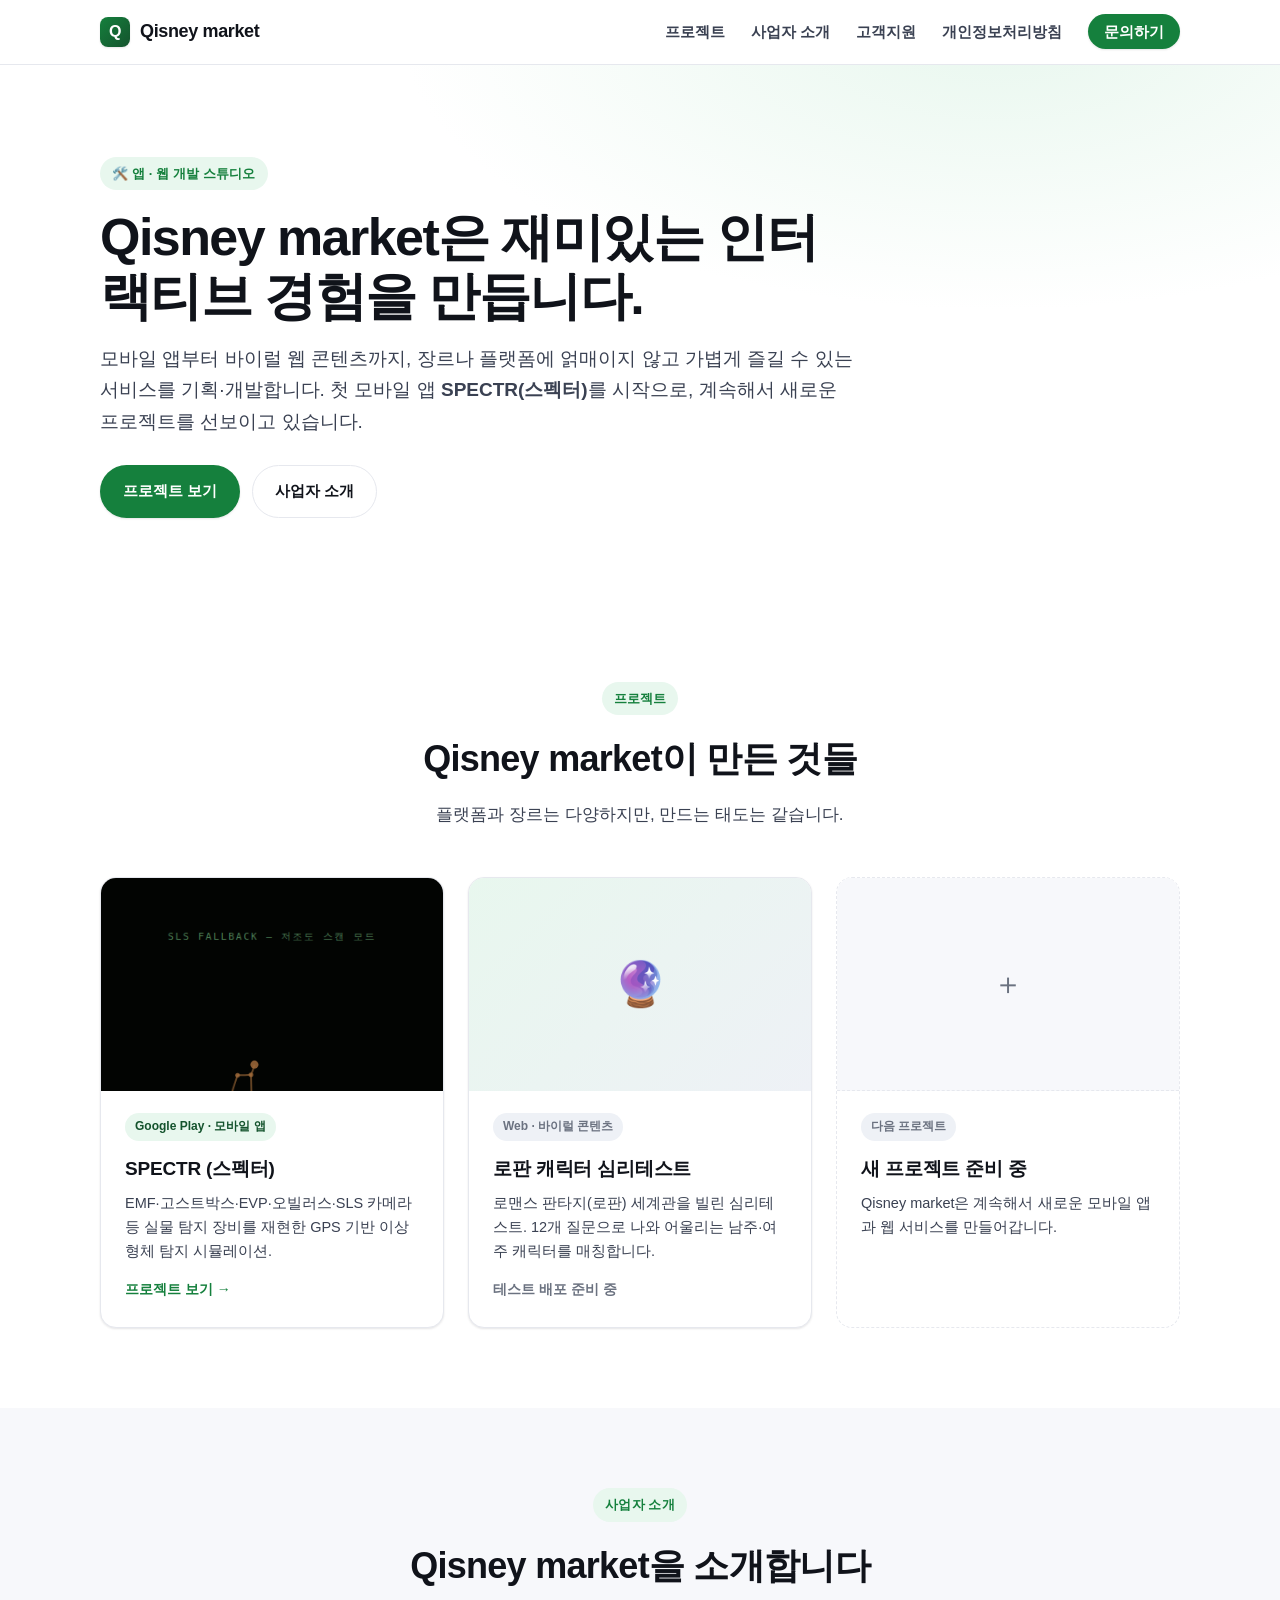
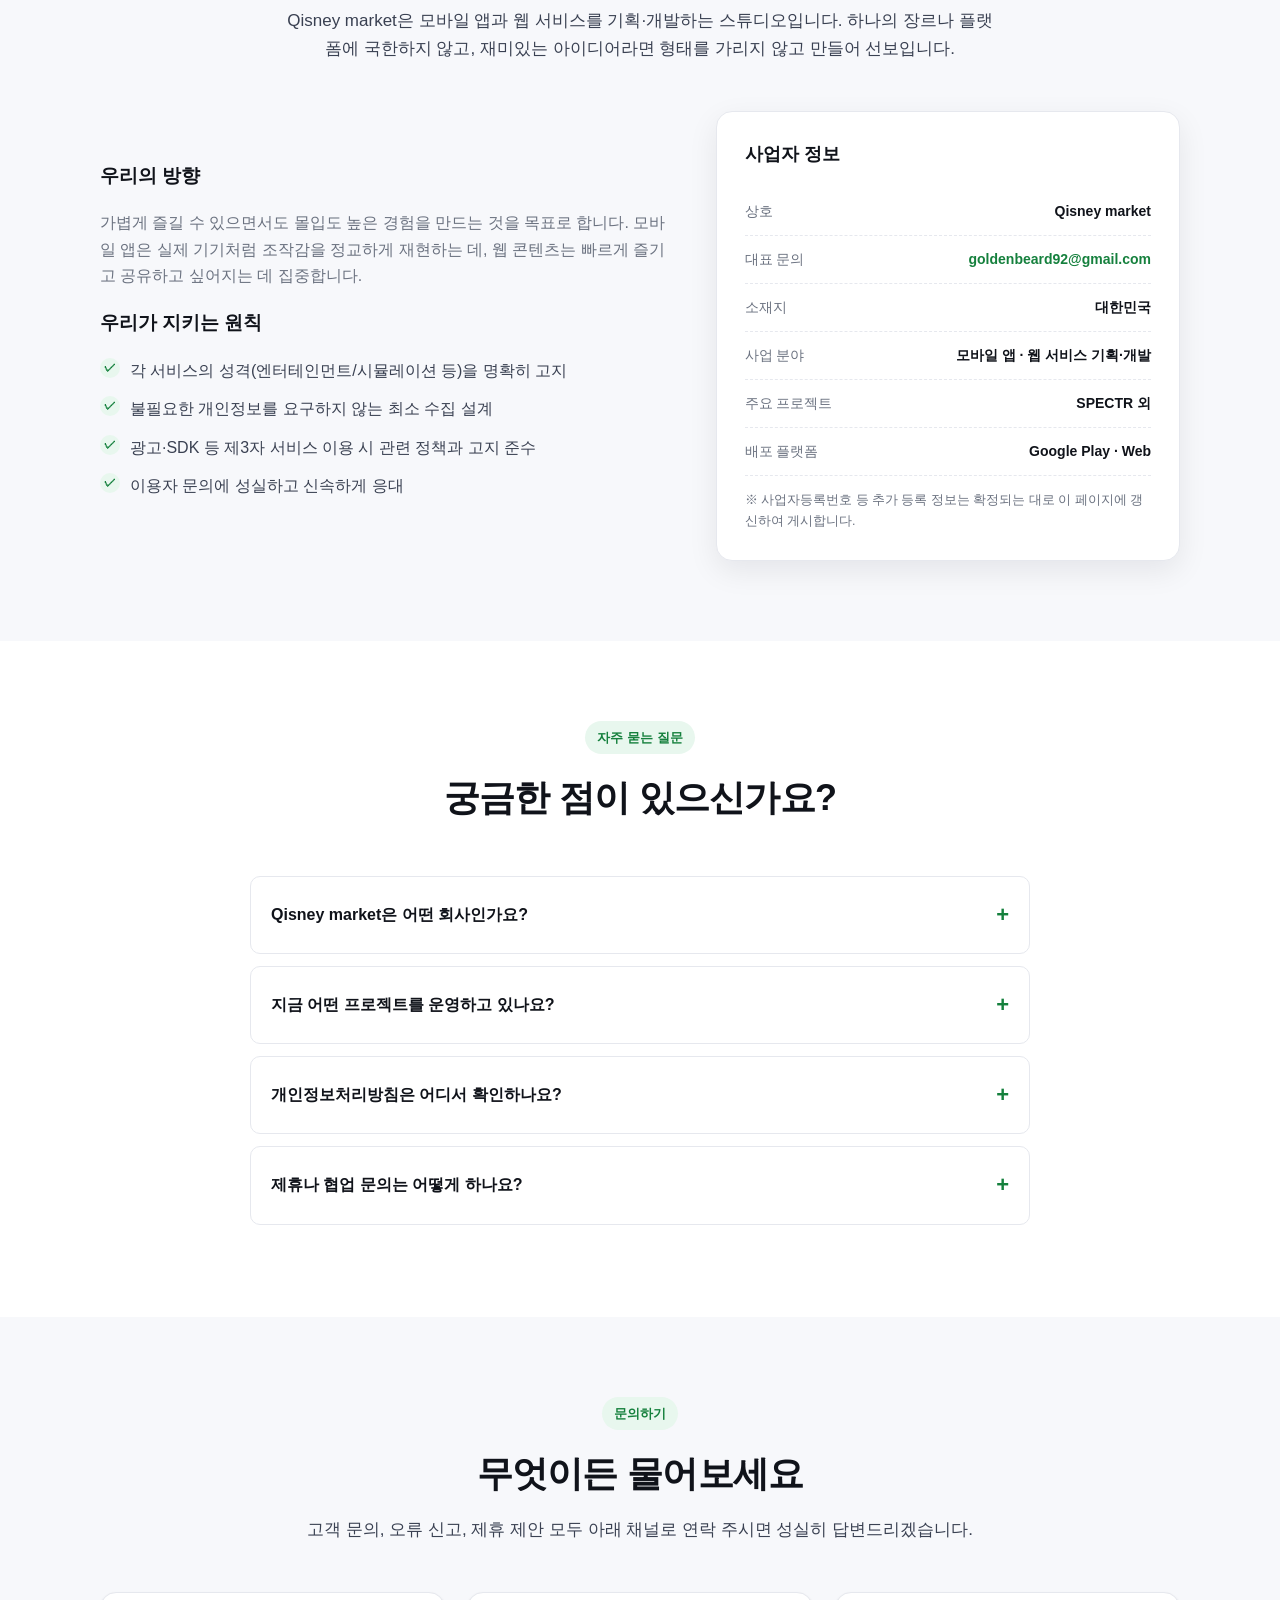
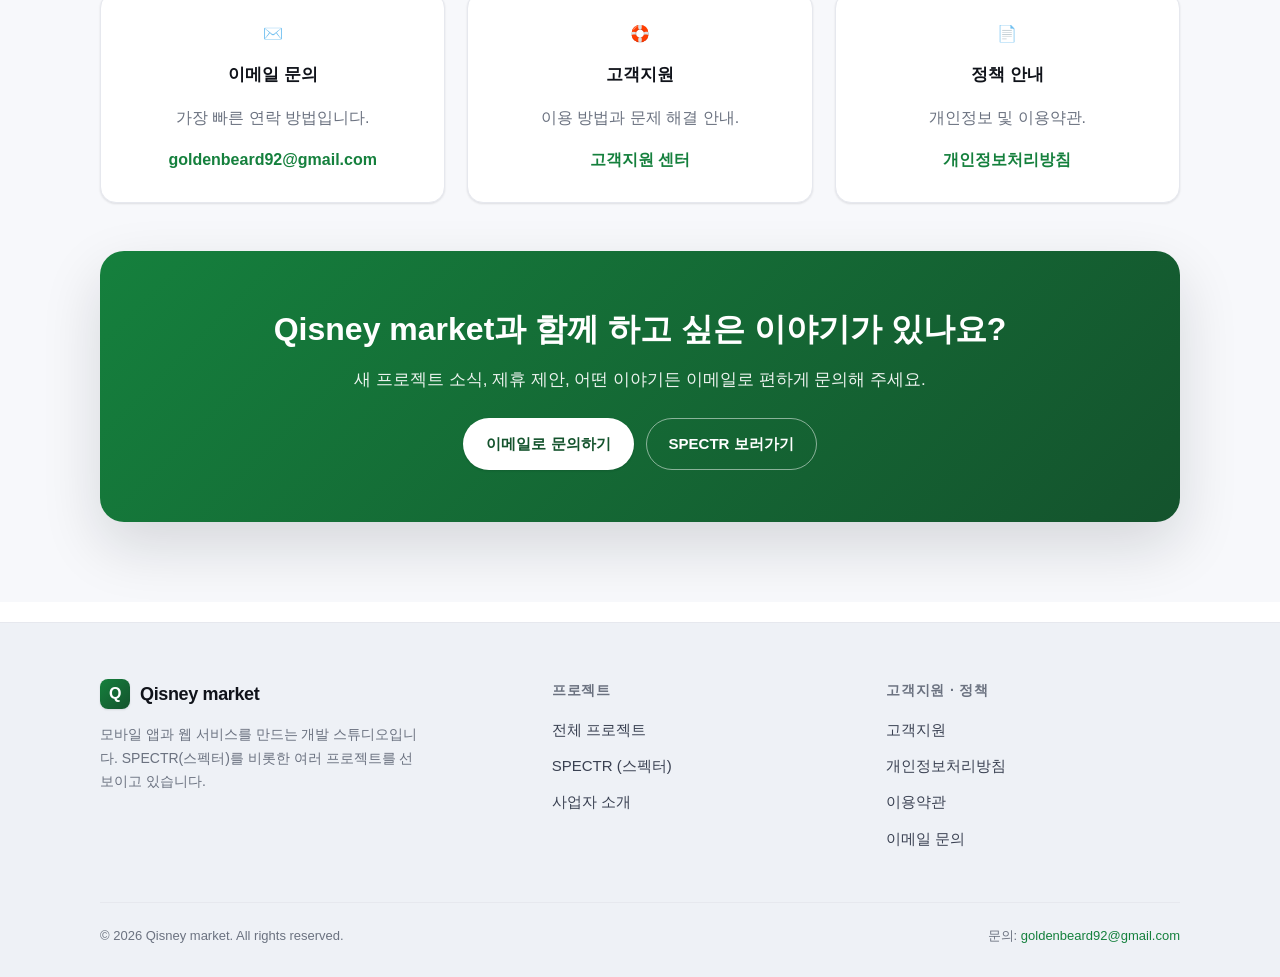
==== commit 12fd5103: "Restructure site as Qisney market studio homepage, split SPECTR to its own page The homepage read as" ====
--- a/index.html
+++ b/index.html
@@ -3,17 +3,18 @@
 <head>
   <meta charset="UTF-8" />
   <meta name="viewport" content="width=device-width, initial-scale=1.0" />
-  <title>Qisney market — SPECTR(스펙터) 개발사 공식 웹사이트</title>
-  <meta name="description" content="Qisney market은 이상형체 탐지 시뮬레이션 앱 'SPECTR(스펙터)'를 개발·운영하는 모바일 스튜디오입니다. EMF·고스트박스·EVP·오빌러스·SLS 카메라 등 실물 탐지 장비를 재현한 엔터테인먼트 앱 SPECTR을 소개합니다." />
-  <meta name="keywords" content="Qisney market, SPECTR, 스펙터, 귀신탐지, 고스트헌팅, EMF, 고스트박스, EVP, 오빌러스, SLS 카메라, 이상형체 탐지기" />
+  <title>Qisney market — 앱 · 웹 개발 스튜디오</title>
+  <meta name="description" content="Qisney market은 모바일 앱과 웹 서비스를 만드는 개발 스튜디오입니다. 이상형체 탐지 시뮬레이션 앱 'SPECTR(스펙터)'와 로맨스 판타지 캐릭터 심리테스트 등 다양한 프로젝트를 선보이고 있습니다." />
+  <meta name="keywords" content="Qisney market, SPECTR, 스펙터, 앱 개발자, 인디 개발 스튜디오, 로판 캐릭터 심리테스트" />
   <meta name="author" content="Qisney market" />
   <meta name="robots" content="index, follow" />
+  <meta name="google-site-verification" content="S5WT074zvHAZb0Fl3LYh2MJYpYJ0qAsKTHVFyuY2qgQ" />
 
   <!-- Open Graph -->
   <meta property="og:type" content="website" />
   <meta property="og:site_name" content="Qisney market" />
-  <meta property="og:title" content="Qisney market — SPECTR(스펙터) 개발사 공식 웹사이트" />
-  <meta property="og:description" content="이상형체 탐지 시뮬레이션 앱 'SPECTR(스펙터)'를 개발·운영하는 Qisney market의 공식 사업자 웹사이트." />
+  <meta property="og:title" content="Qisney market — 앱 · 웹 개발 스튜디오" />
+  <meta property="og:description" content="모바일 앱과 웹 서비스를 만드는 Qisney market의 공식 웹사이트. SPECTR(스펙터) 외 여러 프로젝트를 소개합니다." />
   <meta property="og:locale" content="ko_KR" />
   <meta property="og:image" content="https://kk119kr.github.io/Qisney_area/assets/img/app-icon.png" />
 
@@ -28,7 +29,7 @@
     "url": "https://kk119kr.github.io/Qisney_area/",
     "logo": "https://kk119kr.github.io/Qisney_area/assets/img/app-icon.png",
     "email": "goldenbeard92@gmail.com",
-    "description": "Qisney market은 이상형체 탐지 시뮬레이션 앱 'SPECTR(스펙터)'를 개발·운영하는 모바일 소프트웨어 개발사입니다.",
+    "description": "Qisney market은 모바일 앱과 웹 서비스를 기획·개발하는 스튜디오입니다. 이상형체 탐지 시뮬레이션 앱 SPECTR(스펙터)을 비롯한 여러 프로젝트를 운영합니다.",
     "address": {
       "@type": "PostalAddress",
       "addressCountry": "KR"
@@ -55,8 +56,7 @@
         <svg width="24" height="24" viewBox="0 0 24 24" fill="none" stroke="currentColor" stroke-width="2" stroke-linecap="round"><line x1="3" y1="6" x2="21" y2="6"/><line x1="3" y1="12" x2="21" y2="12"/><line x1="3" y1="18" x2="21" y2="18"/></svg>
       </button>
       <ul class="nav-links">
-        <li><a href="#product">앱 소개</a></li>
-        <li><a href="#gallery">스크린샷</a></li>
+        <li><a href="#projects">프로젝트</a></li>
         <li><a href="#company">사업자 소개</a></li>
         <li><a href="support.html">고객지원</a></li>
         <li><a href="privacy.html">개인정보처리방침</a></li>
@@ -67,212 +67,77 @@
 
   <!-- ============ Hero ============ -->
   <section class="hero">
-    <div class="container hero-grid">
-      <div class="hero-copy">
-        <span class="eyebrow">👻 이상형체 탐지 시뮬레이션</span>
-        <h1>SPECTR — 포켓 속 필드 탐지 키트.</h1>
+    <div class="container hero-grid" style="grid-template-columns: 1fr;">
+      <div class="hero-copy" style="max-width: 760px;">
+        <span class="eyebrow">🛠️ 앱 · 웹 개발 스튜디오</span>
+        <h1>Qisney market은 재미있는 인터랙티브 경험을 만듭니다.</h1>
         <p class="lead">
-          Qisney market이 개발한 <strong>SPECTR(스펙터)</strong>는 EMF 계측기·고스트박스·EVP
-          레코더·오빌러스·SLS 카메라 등 실제 고스트 헌팅 장비를 재현한 GPS 기반
-          탐지 시뮬레이션 앱입니다. 필드 요원이 되어 주변의 이상형체를 탐지·교신·관측·기록하세요.
+          모바일 앱부터 바이럴 웹 콘텐츠까지, 장르나 플랫폼에 얽매이지 않고 가볍게
+          즐길 수 있는 서비스를 기획·개발합니다. 첫 모바일 앱 <strong>SPECTR(스펙터)</strong>를
+          시작으로, 계속해서 새로운 프로젝트를 선보이고 있습니다.
         </p>
         <div class="hero-actions">
-          <a href="#product" class="btn btn-primary">앱 알아보기</a>
-          <a href="#gallery" class="btn btn-ghost">스크린샷 보기</a>
-        </div>
-        <div class="hero-meta">
-          <div><strong>5종</strong><span>탐지 장비 시뮬레이션</span></div>
-          <div><strong>GPS</strong><span>기반 실좌표 탐사</span></div>
-          <div><strong>0</strong><span>서버 · 개인정보 수집 없음</span></div>
-        </div>
-      </div>
-
-      <div class="phone-wrap">
-        <div class="phone">
-          <div class="phone-screen">
-            <img src="assets/img/screenshots/sls.png" alt="SPECTR 앱의 SLS 카메라 화면 — 탐지된 이상형체의 골격이 표시된 모습" loading="lazy" />
-          </div>
-        </div>
-      </div>
-    </div>
-  </section>
-
-  <div class="container">
-    <div class="disclaimer">
-      <span class="mark">⚠️</span>
-      <div><strong>엔터테인먼트 목적의 시뮬레이션입니다.</strong> SPECTR는 실제 초자연현상을 탐지하지 않으며, 게임적 재미를 위한 가상 콘텐츠로만 구성되어 있습니다.</div>
-    </div>
-  </div>
-
-  <!-- ============ Product / App intro ============ -->
-  <section class="block" id="product">
-    <div class="container">
-      <div class="section-head">
-        <span class="eyebrow">앱 소개</span>
-        <h2>SPECTR(스펙터)는 이런 앱입니다</h2>
-        <p>
-          실물 고스트 헌팅 장비를 정교하게 재현한 5종의 탐지 도구와, 실제 GPS 좌표에
-          발현하는 이상형체 시스템으로 몰입감 있는 탐사 경험을 제공하는 엔터테인먼트
-          시뮬레이션 앱입니다.
-        </p>
-      </div>
-
-      <div class="about-grid">
-        <div>
-          <h3 class="mt-0">필드 요원이 되어 이상형체를 추적하세요</h3>
-          <p class="muted">
-            이상형체는 실제 좌표에 발현합니다. 지도의 잔류 에너지 농도를 따라 이동하고,
-            EMF 수치가 오르는 방향으로 접근하세요. 발현 활동은 야간(02:00–04:00)과
-            악천후에 증가하며, 주변에 신호가 없다면 펄스를 방출해 발현을 유도할 수도
-            있습니다.
-          </p>
-          <ul>
-            <li>EMF 계측기 — 이상형체가 접근하면 수치가 상승</li>
-            <li>고스트박스 — FM 대역을 스캔해 응답 주파수를 감청</li>
-            <li>EVP 레코더 — 육성으로 듣지 못한 응답을 녹음·복원</li>
-            <li>오빌러스 — 잔류 신호를 어휘로 변환해 출력</li>
-            <li>SLS 카메라 — 카메라 위에 이상형체의 골격을 시각화</li>
-          </ul>
-        </div>
-        <div class="info-card">
-          <h3>앱 기본 정보</h3>
-          <div class="info-row"><span class="k">앱 이름</span><span class="v">SPECTR (스펙터)</span></div>
-          <div class="info-row"><span class="k">한 줄 소개</span><span class="v">이상형체 탐지기</span></div>
-          <div class="info-row"><span class="k">개발·배급</span><span class="v">Qisney market</span></div>
-          <div class="info-row"><span class="k">카테고리</span><span class="v">엔터테인먼트 (시뮬레이션)</span></div>
-          <div class="info-row"><span class="k">지원 OS</span><span class="v">Android</span></div>
-          <div class="info-row"><span class="k">이용 요금</span><span class="v">무료 (광고 포함)</span></div>
-          <div class="info-row"><span class="k">권장 연령</span><span class="v">만 12세 이상 (경미한 공포 테마)</span></div>
-        </div>
-      </div>
-    </div>
-  </section>
-
-  <!-- ============ Features ============ -->
-  <section class="block bg-soft" id="features">
-    <div class="container">
-      <div class="section-head">
-        <span class="eyebrow">주요 기능</span>
-        <h2>실물 장비를 그대로 재현한 5종의 탐지 도구</h2>
-        <p>각 장비는 독립적인 판정 로직으로 동시에 작동하며, 화면을 전환해도 계속 계산됩니다.</p>
-      </div>
-      <div class="features">
-        <div class="feature">
-          <div class="ficon">📟</div>
-          <h3>EMF 계측기</h3>
-          <p>바늘 게이지와 디지털 수치로 주변 전자기장을 측정합니다. 이상형체가 가까워지면 수치가 오릅니다.</p>
-        </div>
-        <div class="feature">
-          <div class="ficon">📻</div>
-          <h3>고스트박스</h3>
-          <p>FM 대역을 스캔하며 화이트노이즈 사이에서 응답 신호를 감청하는 스피릿 박스 시뮬레이션입니다.</p>
-        </div>
-        <div class="feature">
-          <div class="ficon">🎙️</div>
-          <h3>EVP 레코더</h3>
-          <p>실시간 파형을 보며 녹음하고, 육성으로 듣지 못한 전자음성현상 응답을 클립으로 남깁니다.</p>
-        </div>
-        <div class="feature">
-          <div class="ficon">🔤</div>
-          <h3>오빌러스</h3>
-          <p>주변의 잔류 신호를 단어로 변환해 실시간 피드로 출력하는 어휘 생성 장비입니다.</p>
-        </div>
-        <div class="feature">
-          <div class="ficon">📷</div>
-          <h3>SLS 카메라</h3>
-          <p>카메라 화면 위에 이상형체의 골격을 AR로 시각화하고, 결정적 순간을 캡처해 기록합니다.</p>
-        </div>
-        <div class="feature">
-          <div class="ficon">🗺️</div>
-          <h3>이상형체 지도 &amp; 케이스 파일</h3>
-          <p>GPS 기반으로 주변 이상형체 분포를 지도에서 확인하고, 관측 기록을 케이스 파일로 자동 정리합니다.</p>
-        </div>
-      </div>
-    </div>
-  </section>
-
-  <!-- ============ Screenshot gallery ============ -->
-  <section class="block" id="gallery">
-    <div class="container">
-      <div class="section-head">
-        <span class="eyebrow">스크린샷</span>
-        <h2>실제 앱 화면</h2>
-        <p>필드 키트 홈부터 장비 화면까지, SPECTR의 실제 인터페이스를 확인하세요.</p>
-      </div>
-      <div class="shot-gallery">
-        <div class="shot-card">
-          <img src="assets/img/screenshots/home.png" alt="SPECTR 홈 화면 — 필드 키트 대시보드" loading="lazy" />
-          <div class="cap">필드 키트 홈</div>
-        </div>
-        <div class="shot-card">
-          <img src="assets/img/screenshots/emf.png" alt="SPECTR EMF 계측기 화면" loading="lazy" />
-          <div class="cap">EMF 계측기</div>
-        </div>
-        <div class="shot-card">
-          <img src="assets/img/screenshots/ghostbox.png" alt="SPECTR 고스트박스 화면" loading="lazy" />
-          <div class="cap">고스트박스</div>
-        </div>
-        <div class="shot-card">
-          <img src="assets/img/screenshots/sls.png" alt="SPECTR SLS 카메라 화면 — 골격 탐지" loading="lazy" />
-          <div class="cap">SLS 카메라</div>
-        </div>
-        <div class="shot-card">
-          <img src="assets/img/screenshots/evp.png" alt="SPECTR EVP 레코더 화면" loading="lazy" />
-          <div class="cap">EVP 레코더</div>
-        </div>
-        <div class="shot-card">
-          <img src="assets/img/screenshots/ovilus.png" alt="SPECTR 오빌러스 화면" loading="lazy" />
-          <div class="cap">오빌러스</div>
-        </div>
-        <div class="shot-card">
-          <img src="assets/img/screenshots/settings.png" alt="SPECTR 설정 화면" loading="lazy" />
-          <div class="cap">설정 &amp; 용어집</div>
-        </div>
-      </div>
-    </div>
-  </section>
-
-  <!-- ============ How it works ============ -->
-  <section class="block bg-soft" id="how">
-    <div class="container">
-      <div class="section-head">
-        <span class="eyebrow">이용 방법</span>
-        <h2>탐지 절차는 네 단계</h2>
-      </div>
-      <div class="steps">
-        <div class="step">
-          <div class="num">1</div>
-          <h3>탐지 (EMF)</h3>
-          <p>EMF 계측기로 주변 전자기장을 살피며 이상형체의 접근을 감지합니다.</p>
-        </div>
-        <div class="step">
-          <div class="num">2</div>
-          <h3>교신 (고스트박스 · 오빌러스)</h3>
-          <p>고스트박스와 오빌러스로 신호를 감청하고 응답을 유도합니다.</p>
-        </div>
-        <div class="step">
-          <div class="num">3</div>
-          <h3>관측 (SLS)</h3>
-          <p>SLS 카메라로 골격을 시각화해 이상형체의 형태를 직접 확인합니다.</p>
-        </div>
-        <div class="step">
-          <div class="num">4</div>
-          <h3>기록 (CAPTURE)</h3>
-          <p>결정적 순간을 캡처하면 케이스 파일로 자동 기록되어 다시 확인할 수 있습니다.</p>
+          <a href="#projects" class="btn btn-primary">프로젝트 보기</a>
+          <a href="#company" class="btn btn-ghost">사업자 소개</a>
+        </div>
+      </div>
+    </div>
+  </section>
+
+  <!-- ============ Projects ============ -->
+  <section class="block" id="projects">
+    <div class="container">
+      <div class="section-head">
+        <span class="eyebrow">프로젝트</span>
+        <h2>Qisney market이 만든 것들</h2>
+        <p>플랫폼과 장르는 다양하지만, 만드는 태도는 같습니다.</p>
+      </div>
+
+      <div class="project-grid">
+        <a href="spectr.html" class="project-card">
+          <div class="project-thumb">
+            <img src="assets/img/screenshots/sls.png" alt="SPECTR 앱 스크린샷 — SLS 카메라로 이상형체 골격을 탐지한 화면" loading="lazy" />
+          </div>
+          <div class="project-body">
+            <span class="project-tag">Google Play · 모바일 앱</span>
+            <h3>SPECTR (스펙터)</h3>
+            <p>EMF·고스트박스·EVP·오빌러스·SLS 카메라 등 실물 탐지 장비를 재현한 GPS 기반 이상형체 탐지 시뮬레이션.</p>
+            <span class="project-link">프로젝트 보기 →</span>
+          </div>
+        </a>
+
+        <div class="project-card disabled">
+          <div class="project-thumb placeholder">🔮</div>
+          <div class="project-body">
+            <span class="project-tag tag-muted">Web · 바이럴 콘텐츠</span>
+            <h3>로판 캐릭터 심리테스트</h3>
+            <p>로맨스 판타지(로판) 세계관을 빌린 심리테스트. 12개 질문으로 나와 어울리는 남주·여주 캐릭터를 매칭합니다.</p>
+            <span class="project-link muted">테스트 배포 준비 중</span>
+          </div>
+        </div>
+
+        <div class="project-card project-card-next">
+          <div class="project-thumb next">＋</div>
+          <div class="project-body">
+            <span class="project-tag tag-muted">다음 프로젝트</span>
+            <h3>새 프로젝트 준비 중</h3>
+            <p>Qisney market은 계속해서 새로운 모바일 앱과 웹 서비스를 만들어갑니다.</p>
+          </div>
         </div>
       </div>
     </div>
   </section>
 
   <!-- ============ Company / business ============ -->
-  <section class="block" id="company">
+  <section class="block bg-soft" id="company">
     <div class="container">
       <div class="section-head">
         <span class="eyebrow">사업자 소개</span>
         <h2>Qisney market을 소개합니다</h2>
         <p>
-          Qisney market은 몰입감 있는 모바일 엔터테인먼트 경험을 만드는 것을 목표로,
-          이상형체 탐지 시뮬레이션 앱 SPECTR(스펙터)을 개발·운영하고 있습니다.
+          Qisney market은 모바일 앱과 웹 서비스를 기획·개발하는 스튜디오입니다.
+          하나의 장르나 플랫폼에 국한하지 않고, 재미있는 아이디어라면 형태를
+          가리지 않고 만들어 선보입니다.
         </p>
       </div>
 
@@ -280,16 +145,15 @@
         <div>
           <h3 class="mt-0">우리의 방향</h3>
           <p class="muted">
-            SPECTR는 실물 고스트 헌팅 장비의 조작감과 GPS 기반 탐사 경험을 정교하게
-            재현하여, 가볍게 즐길 수 있으면서도 몰입도 높은 엔터테인먼트 앱을 목표로
-            만들어졌습니다. Qisney market은 이용자의 신뢰를 최우선으로, 불필요한
-            개인정보를 요구하지 않는 가벼운 앱을 지향합니다.
+            가볍게 즐길 수 있으면서도 몰입도 높은 경험을 만드는 것을 목표로 합니다.
+            모바일 앱은 실제 기기처럼 조작감을 정교하게 재현하는 데, 웹 콘텐츠는
+            빠르게 즐기고 공유하고 싶어지는 데 집중합니다.
           </p>
           <h3>우리가 지키는 원칙</h3>
           <ul>
-            <li>본 앱이 오락 목적의 시뮬레이션임을 명확히 고지</li>
-            <li>서버 없이 기기 내에서만 처리되는 개인정보 최소화 설계</li>
-            <li>광고(AdMob) 운영 시 관련 정책과 개인정보 고지 준수</li>
+            <li>각 서비스의 성격(엔터테인먼트/시뮬레이션 등)을 명확히 고지</li>
+            <li>불필요한 개인정보를 요구하지 않는 최소 수집 설계</li>
+            <li>광고·SDK 등 제3자 서비스 이용 시 관련 정책과 고지 준수</li>
             <li>이용자 문의에 성실하고 신속하게 응대</li>
           </ul>
         </div>
@@ -298,9 +162,9 @@
           <div class="info-row"><span class="k">상호</span><span class="v">Qisney market</span></div>
           <div class="info-row"><span class="k">대표 문의</span><span class="v"><a href="mailto:goldenbeard92@gmail.com">goldenbeard92@gmail.com</a></span></div>
           <div class="info-row"><span class="k">소재지</span><span class="v">대한민국</span></div>
-          <div class="info-row"><span class="k">사업 분야</span><span class="v">모바일 애플리케이션 개발·운영</span></div>
-          <div class="info-row"><span class="k">주요 서비스</span><span class="v">SPECTR (스펙터)</span></div>
-          <div class="info-row"><span class="k">배포 플랫폼</span><span class="v">Google Play</span></div>
+          <div class="info-row"><span class="k">사업 분야</span><span class="v">모바일 앱 · 웹 서비스 기획·개발</span></div>
+          <div class="info-row"><span class="k">주요 프로젝트</span><span class="v">SPECTR 외</span></div>
+          <div class="info-row"><span class="k">배포 플랫폼</span><span class="v">Google Play · Web</span></div>
           <p class="muted" style="font-size:12.5px;margin:14px 0 0;">
             ※ 사업자등록번호 등 추가 등록 정보는 확정되는 대로 이 페이지에 갱신하여 게시합니다.
           </p>
@@ -310,7 +174,7 @@
   </section>
 
   <!-- ============ FAQ ============ -->
-  <section class="block bg-soft" id="faq">
+  <section class="block" id="faq">
     <div class="container">
       <div class="section-head">
         <span class="eyebrow">자주 묻는 질문</span>
@@ -318,35 +182,27 @@
       </div>
       <div class="faq">
         <details>
-          <summary>SPECTR는 실제로 귀신을 탐지하나요?</summary>
-          <p>아니요. SPECTR는 엔터테인먼트 목적의 시뮬레이션 앱으로, 실제 초자연현상을 탐지하지 않습니다. EMF·고스트박스 등의 반응은 GPS 좌표 기반으로 생성되는 게임적 콘텐츠입니다.</p>
-        </details>
-        <details>
-          <summary>왜 위치·카메라·마이크 권한이 필요한가요?</summary>
-          <p>위치는 가상 이상형체의 배치와 거리 계산에, 카메라는 SLS 화면의 AR 표시에, 마이크는 EVP 녹음 기능에 사용됩니다. 모든 처리는 기기 내에서만 이루어지며 서버로 전송되지 않습니다.</p>
-        </details>
-        <details>
-          <summary>개인정보를 수집하나요?</summary>
-          <p>회원가입이 없고, 개발사 서버도 운영하지 않습니다. 이용자 데이터는 기기 밖으로 전송되지 않습니다. 자세한 내용은 <a href="privacy.html">개인정보처리방침</a>을 확인하세요.</p>
-        </details>
-        <details>
-          <summary>SPECTR는 무료인가요?</summary>
-          <p>네, 무료로 이용할 수 있습니다. 지도 화면 하단 배너와 케이스 저장 후 전면 광고 등 Google AdMob 광고가 포함되어 있습니다.</p>
-        </details>
-        <details>
-          <summary>인터넷 연결이 꼭 필요한가요?</summary>
-          <p>지도 타일과 광고 표시를 위해 인터넷 연결이 필요합니다. EMF·고스트박스 등 핵심 탐지 기능은 기기 내에서 동작합니다.</p>
-        </details>
-        <details>
-          <summary>어디에서 다운로드할 수 있나요?</summary>
-          <p>SPECTR는 Google Play에서 배포됩니다. 출시 후 이 페이지에 다운로드 링크를 게시할 예정입니다.</p>
+          <summary>Qisney market은 어떤 회사인가요?</summary>
+          <p>모바일 앱과 웹 서비스를 만드는 개발 스튜디오입니다. 특정 장르나 플랫폼에 국한하지 않고, 여러 형태의 인터랙티브 콘텐츠를 기획·개발합니다.</p>
+        </details>
+        <details>
+          <summary>지금 어떤 프로젝트를 운영하고 있나요?</summary>
+          <p>첫 모바일 앱 <a href="spectr.html">SPECTR(스펙터)</a>를 Google Play에 준비하고 있고, 웹 기반 로판 캐릭터 심리테스트도 함께 테스트·배포하고 있습니다. 새 프로젝트는 이 페이지의 "프로젝트" 섹션에 계속 추가될 예정입니다.</p>
+        </details>
+        <details>
+          <summary>개인정보처리방침은 어디서 확인하나요?</summary>
+          <p>현재 게시된 <a href="privacy.html">개인정보처리방침</a>은 SPECTR 앱을 기준으로 작성되어 있습니다. 다른 프로젝트가 정식 출시되면 각 서비스별 정책을 별도로 게시할 예정입니다.</p>
+        </details>
+        <details>
+          <summary>제휴나 협업 문의는 어떻게 하나요?</summary>
+          <p>아래 이메일로 언제든 연락 주세요. 내용을 확인하고 성실히 답변드리겠습니다.</p>
         </details>
       </div>
     </div>
   </section>
 
   <!-- ============ Contact ============ -->
-  <section class="block" id="contact">
+  <section class="block bg-soft" id="contact">
     <div class="container">
       <div class="section-head">
         <span class="eyebrow">문의하기</span>
@@ -376,11 +232,11 @@
 
       <div style="margin-top:48px;">
         <div class="cta-band">
-          <h2>SPECTR와 함께 필드로 나갈 준비, 되셨나요?</h2>
-          <p>정식 출시 소식과 업데이트를 가장 먼저 받아보고 싶다면 이메일로 문의해 주세요.</p>
+          <h2>Qisney market과 함께 하고 싶은 이야기가 있나요?</h2>
+          <p>새 프로젝트 소식, 제휴 제안, 어떤 이야기든 이메일로 편하게 문의해 주세요.</p>
           <div class="hero-actions" style="justify-content:center;">
             <a href="mailto:goldenbeard92@gmail.com" class="btn btn-primary">이메일로 문의하기</a>
-            <a href="support.html" class="btn btn-ghost">고객지원 보기</a>
+            <a href="spectr.html" class="btn btn-ghost">SPECTR 보러가기</a>
           </div>
         </div>
       </div>
@@ -395,14 +251,13 @@
           <a href="index.html" class="brand">
             <span class="logo">Q</span><span>Qisney market</span>
           </a>
-          <p>이상형체 탐지 시뮬레이션 앱 SPECTR(스펙터)를 개발·운영하는 모바일 소프트웨어 스튜디오입니다.</p>
+          <p>모바일 앱과 웹 서비스를 만드는 개발 스튜디오입니다. SPECTR(스펙터)를 비롯한 여러 프로젝트를 선보이고 있습니다.</p>
         </div>
         <div class="footer-col">
-          <h4>서비스</h4>
+          <h4>프로젝트</h4>
           <ul>
-            <li><a href="#product">앱 소개</a></li>
-            <li><a href="#features">주요 기능</a></li>
-            <li><a href="#gallery">스크린샷</a></li>
+            <li><a href="#projects">전체 프로젝트</a></li>
+            <li><a href="spectr.html">SPECTR (스펙터)</a></li>
             <li><a href="#company">사업자 소개</a></li>
           </ul>
         </div>
--- a/assets/css/style.css
+++ b/assets/css/style.css
@@ -371,6 +371,43 @@
 }
 .doc .back { display: inline-block; margin-bottom: 24px; font-weight: 600; }
 
+/* Project grid — extensible portfolio cards (add more, layout just wraps) */
+.project-grid {
+  display: grid; grid-template-columns: repeat(auto-fit, minmax(280px, 1fr)); gap: 24px;
+}
+.project-card {
+  display: flex; flex-direction: column;
+  background: var(--white); border: 1px solid var(--line); border-radius: var(--radius);
+  overflow: hidden; box-shadow: var(--shadow-sm); transition: .2s ease;
+  text-decoration: none; color: inherit;
+}
+a.project-card:hover { box-shadow: var(--shadow); transform: translateY(-3px); text-decoration: none; }
+.project-card.disabled { cursor: default; }
+.project-thumb {
+  aspect-ratio: 16 / 10; background: #000; overflow: hidden;
+  display: flex; align-items: center; justify-content: center;
+}
+.project-thumb img { width: 100%; height: 100%; object-fit: cover; }
+.project-thumb.placeholder {
+  background: linear-gradient(135deg, var(--brand-soft), var(--bg-3));
+  font-size: 44px; color: var(--brand);
+}
+.project-thumb.next {
+  background: var(--bg-2); border-bottom: 1px dashed var(--line);
+  font-size: 30px; color: var(--ink-3);
+}
+.project-body { padding: 22px 24px 26px; display: flex; flex-direction: column; gap: 8px; flex: 1; }
+.project-tag {
+  align-self: flex-start; font-size: 12px; font-weight: 700;
+  padding: 4px 10px; border-radius: 999px; background: var(--brand-soft); color: var(--brand-dark);
+}
+.project-tag.tag-muted { background: var(--bg-3); color: var(--ink-3); }
+.project-body h3 { margin: 4px 0 0; font-size: 19px; letter-spacing: -.01em; }
+.project-body p { margin: 0; color: var(--ink-2); font-size: 14.5px; flex: 1; }
+.project-link { margin-top: 6px; font-weight: 700; color: var(--brand); font-size: 14px; }
+.project-link.muted { color: var(--ink-3); font-weight: 600; }
+.project-card-next { border-style: dashed; box-shadow: none; background: transparent; }
+
 /* Entertainment disclaimer banner (used on the homepage + FAQ) */
 .disclaimer {
   display: flex; gap: 12px; align-items: flex-start;
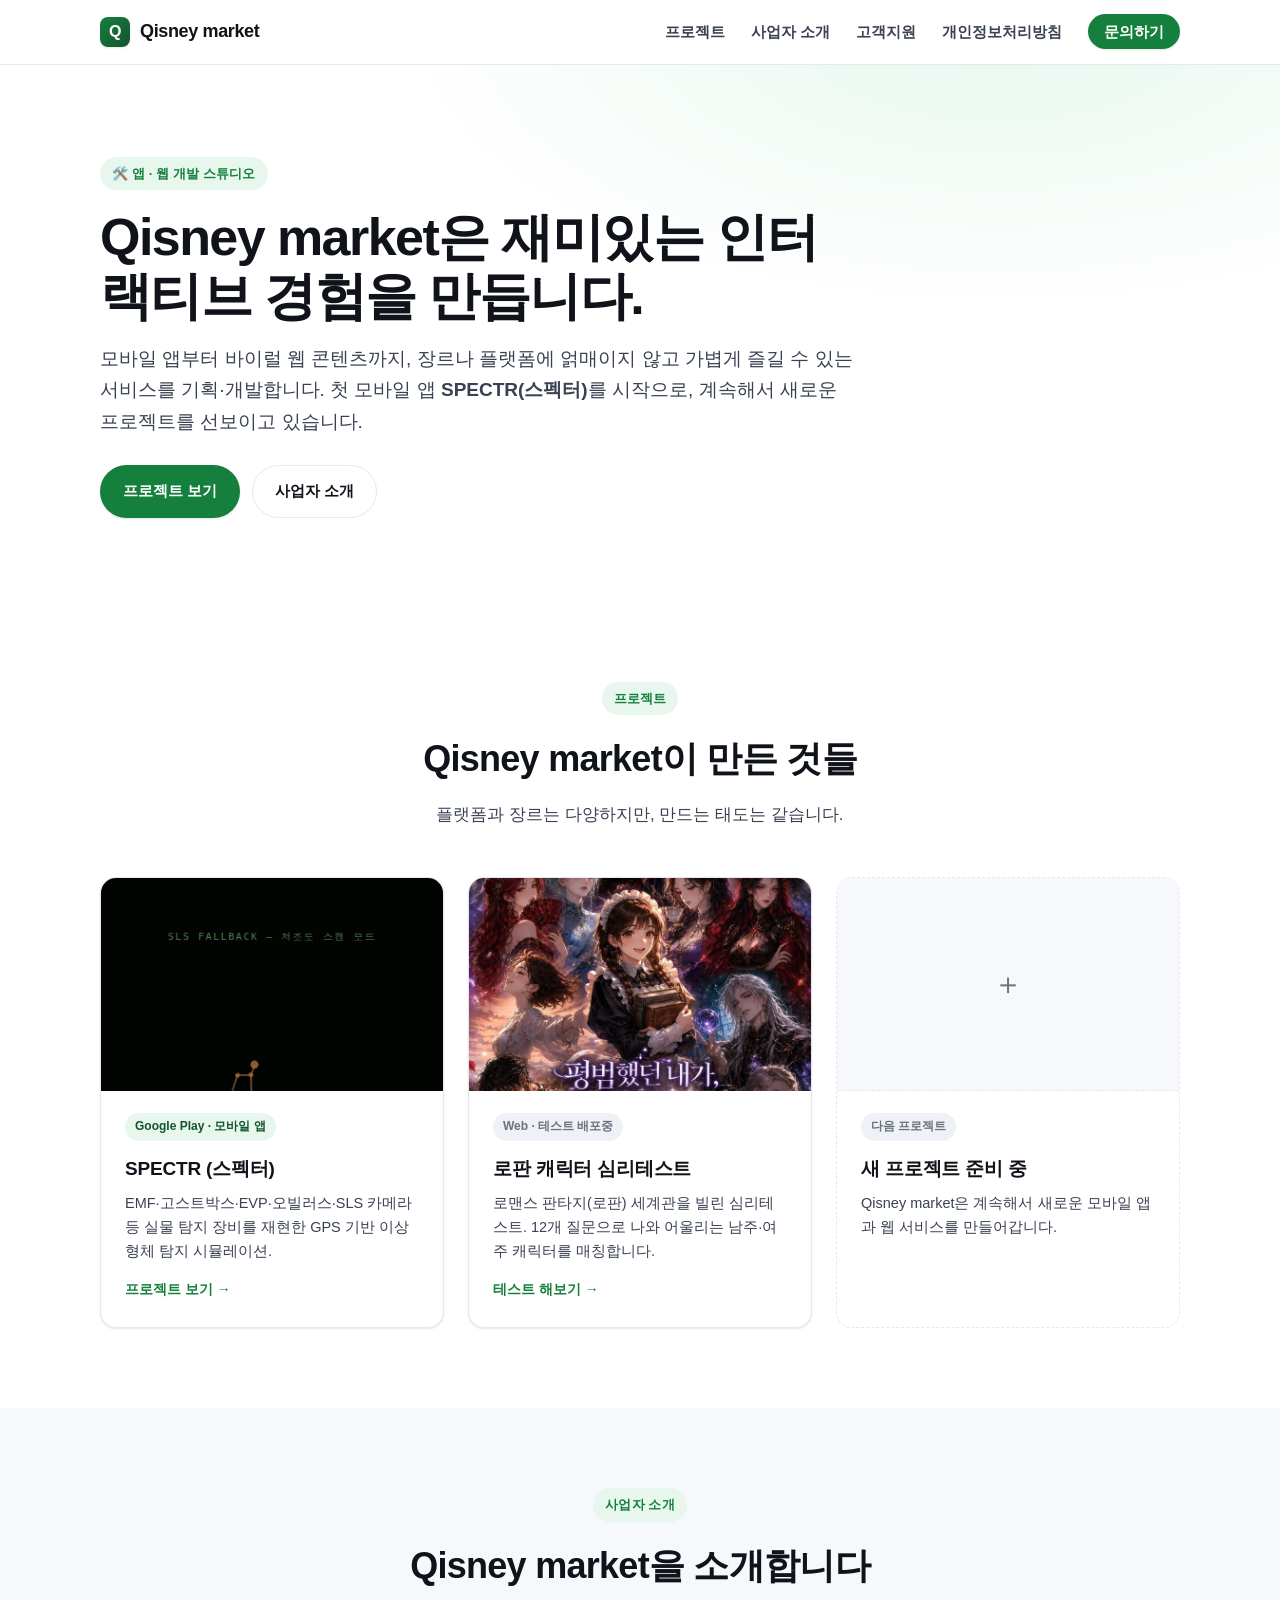
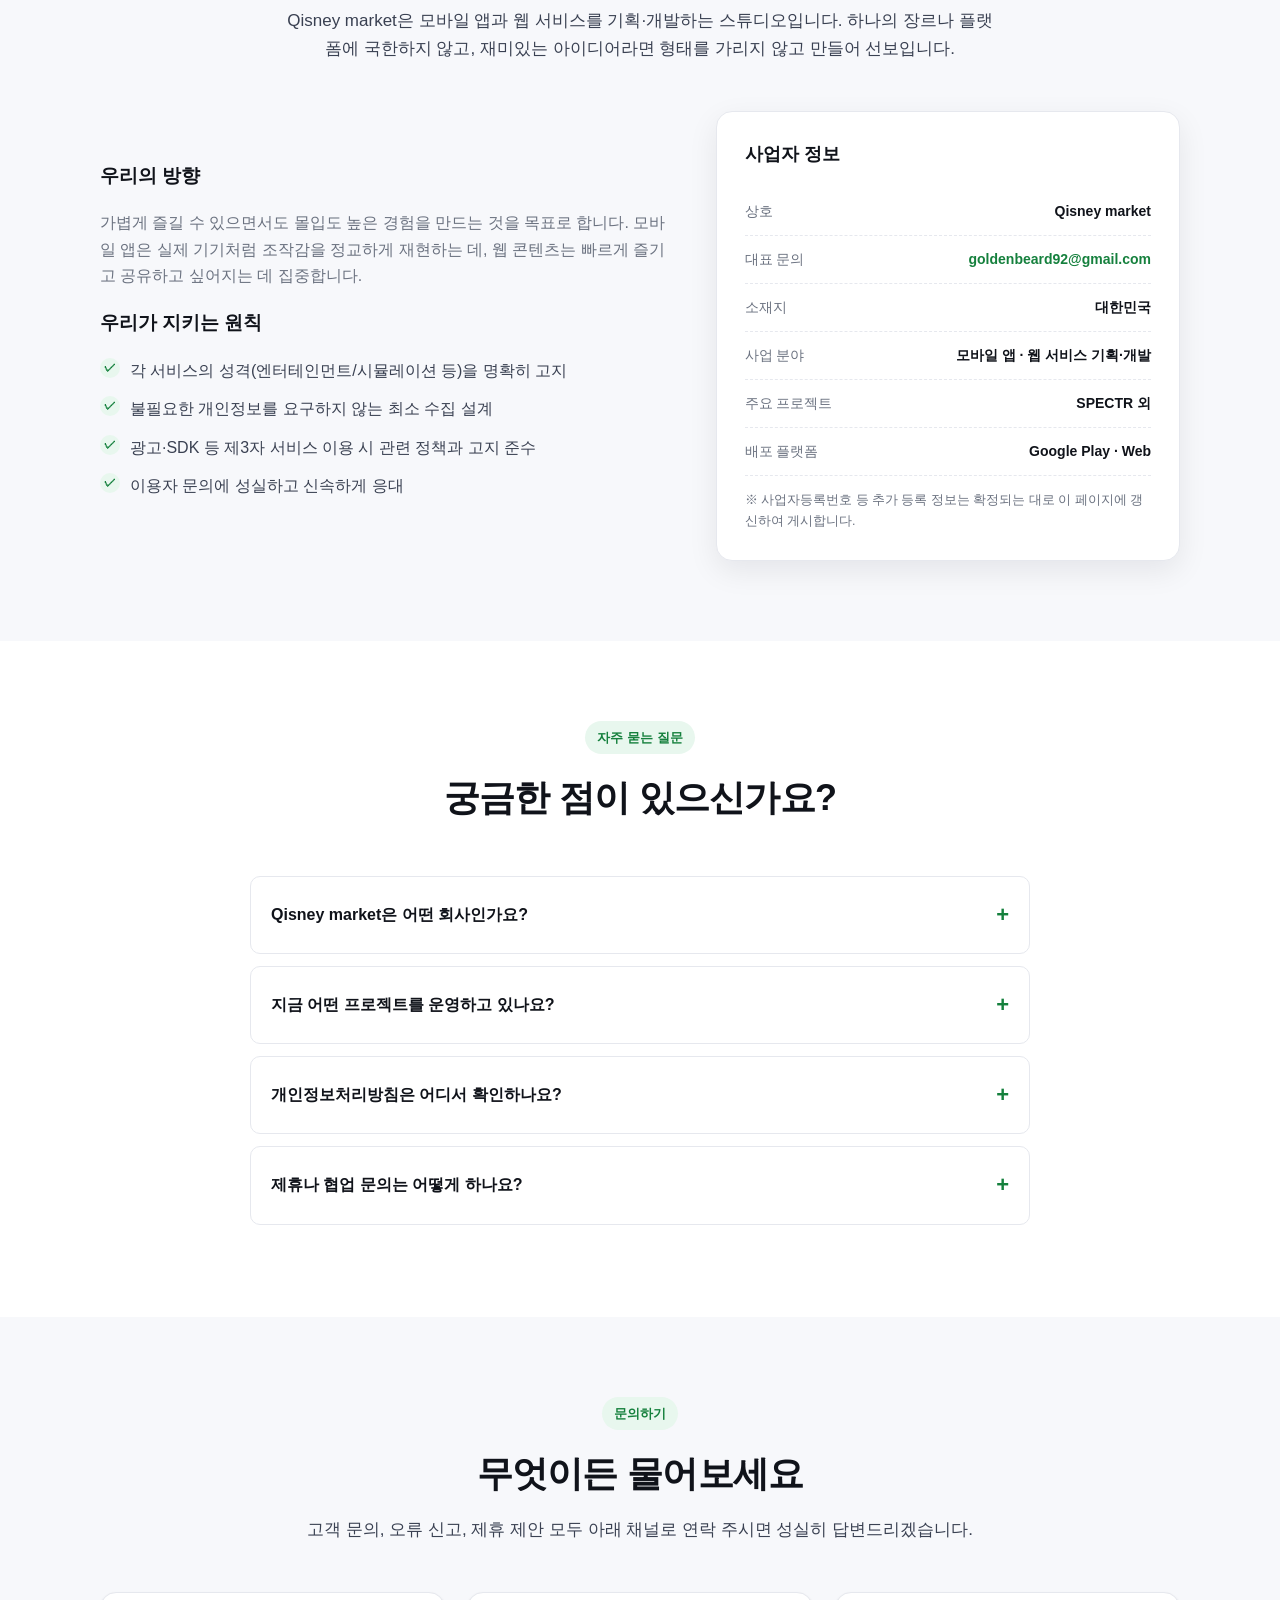
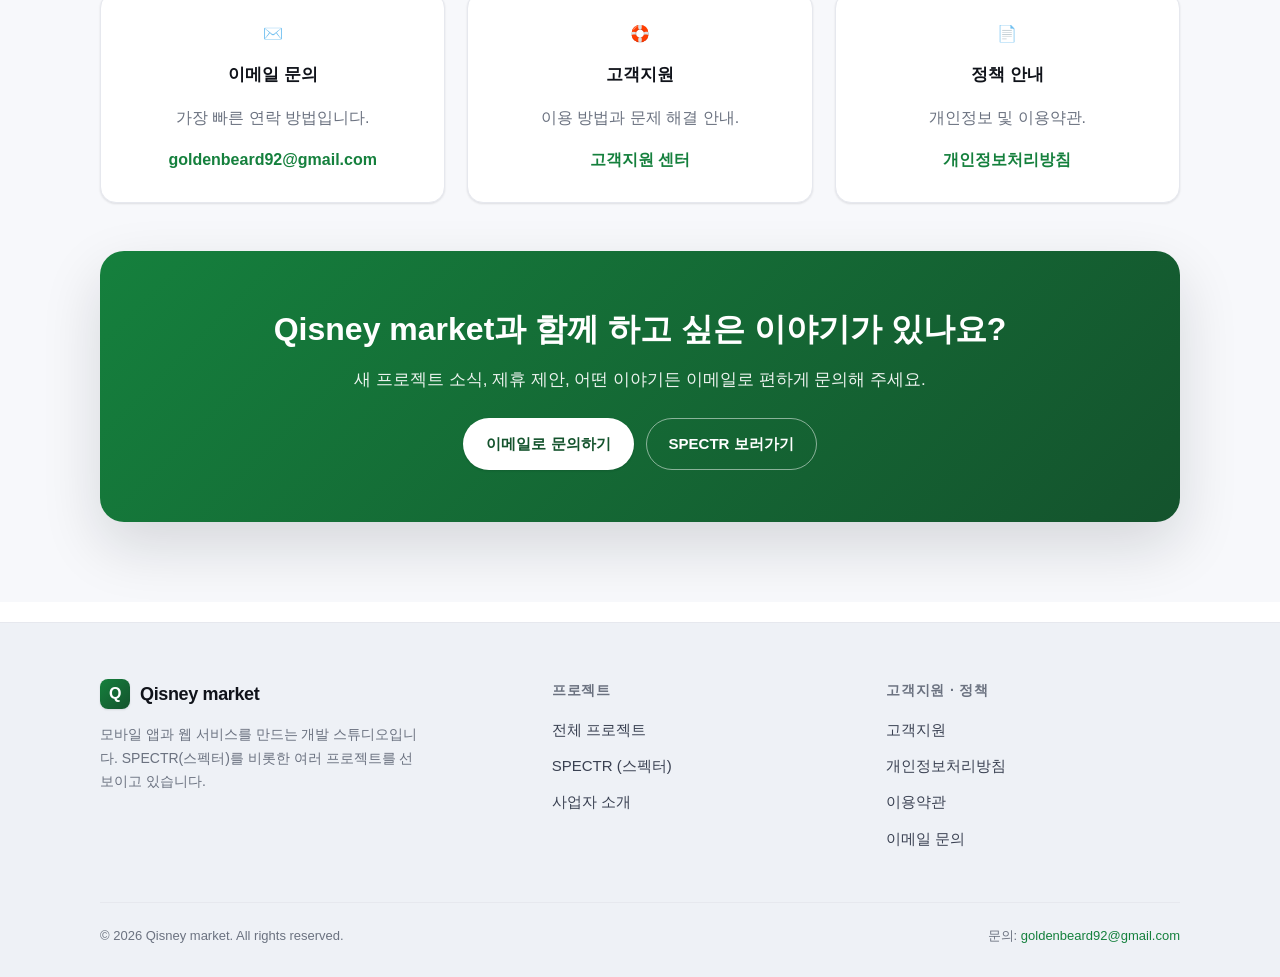
==== commit a911a66d: "Link the romance-fantasy quiz project card to its live deployment Confirmed the app is already deplo" ====
--- a/index.html
+++ b/index.html
@@ -106,15 +106,17 @@
           </div>
         </a>
 
-        <div class="project-card disabled">
-          <div class="project-thumb placeholder">🔮</div>
+        <a href="https://dancing-cocada-c8fee1.netlify.app/" class="project-card" target="_blank" rel="noopener">
+          <div class="project-thumb">
+            <img src="assets/img/romance-quiz-cover.jpg" alt="현실에선 평범했던 내가, 로판에선 OOO?! — 로판 캐릭터 심리테스트 커버 이미지" loading="lazy" />
+          </div>
           <div class="project-body">
-            <span class="project-tag tag-muted">Web · 바이럴 콘텐츠</span>
+            <span class="project-tag tag-muted">Web · 테스트 배포중</span>
             <h3>로판 캐릭터 심리테스트</h3>
             <p>로맨스 판타지(로판) 세계관을 빌린 심리테스트. 12개 질문으로 나와 어울리는 남주·여주 캐릭터를 매칭합니다.</p>
-            <span class="project-link muted">테스트 배포 준비 중</span>
-          </div>
-        </div>
+            <span class="project-link">테스트 해보기 →</span>
+          </div>
+        </a>
 
         <div class="project-card project-card-next">
           <div class="project-thumb next">＋</div>
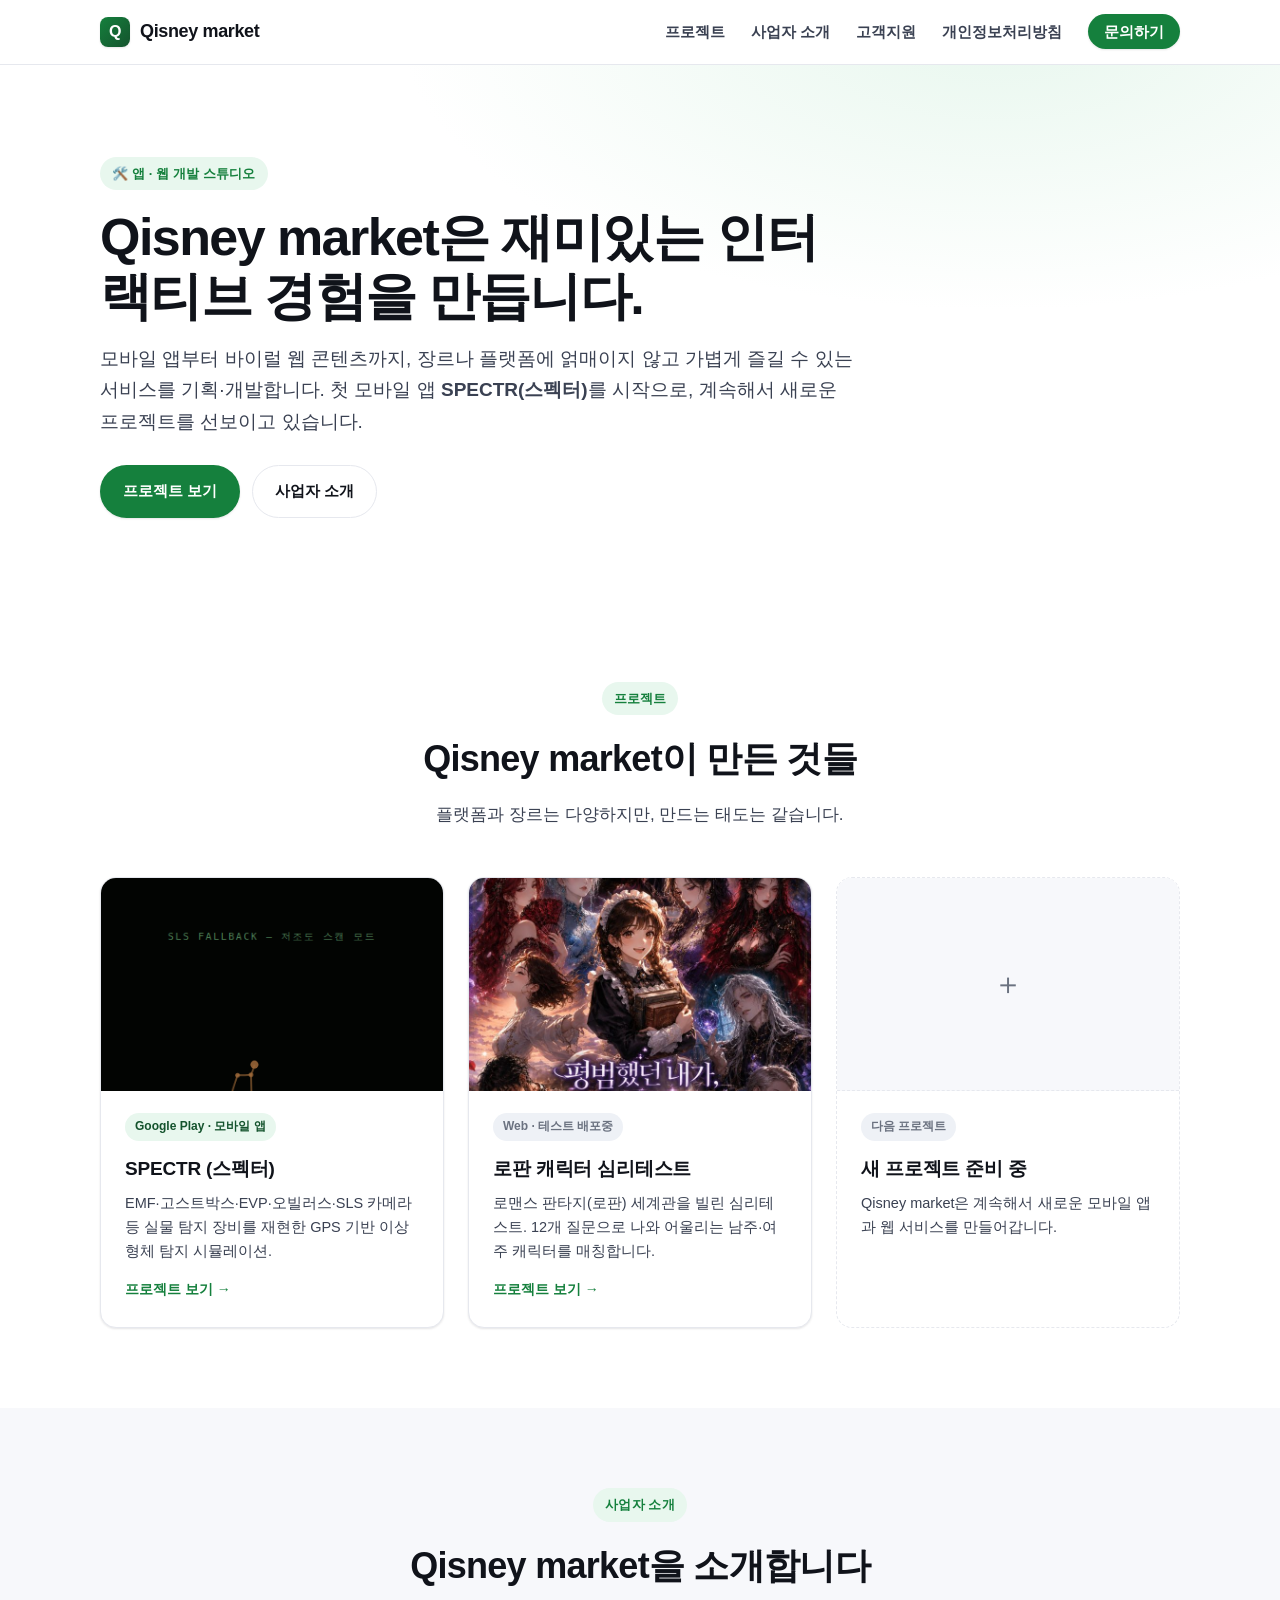
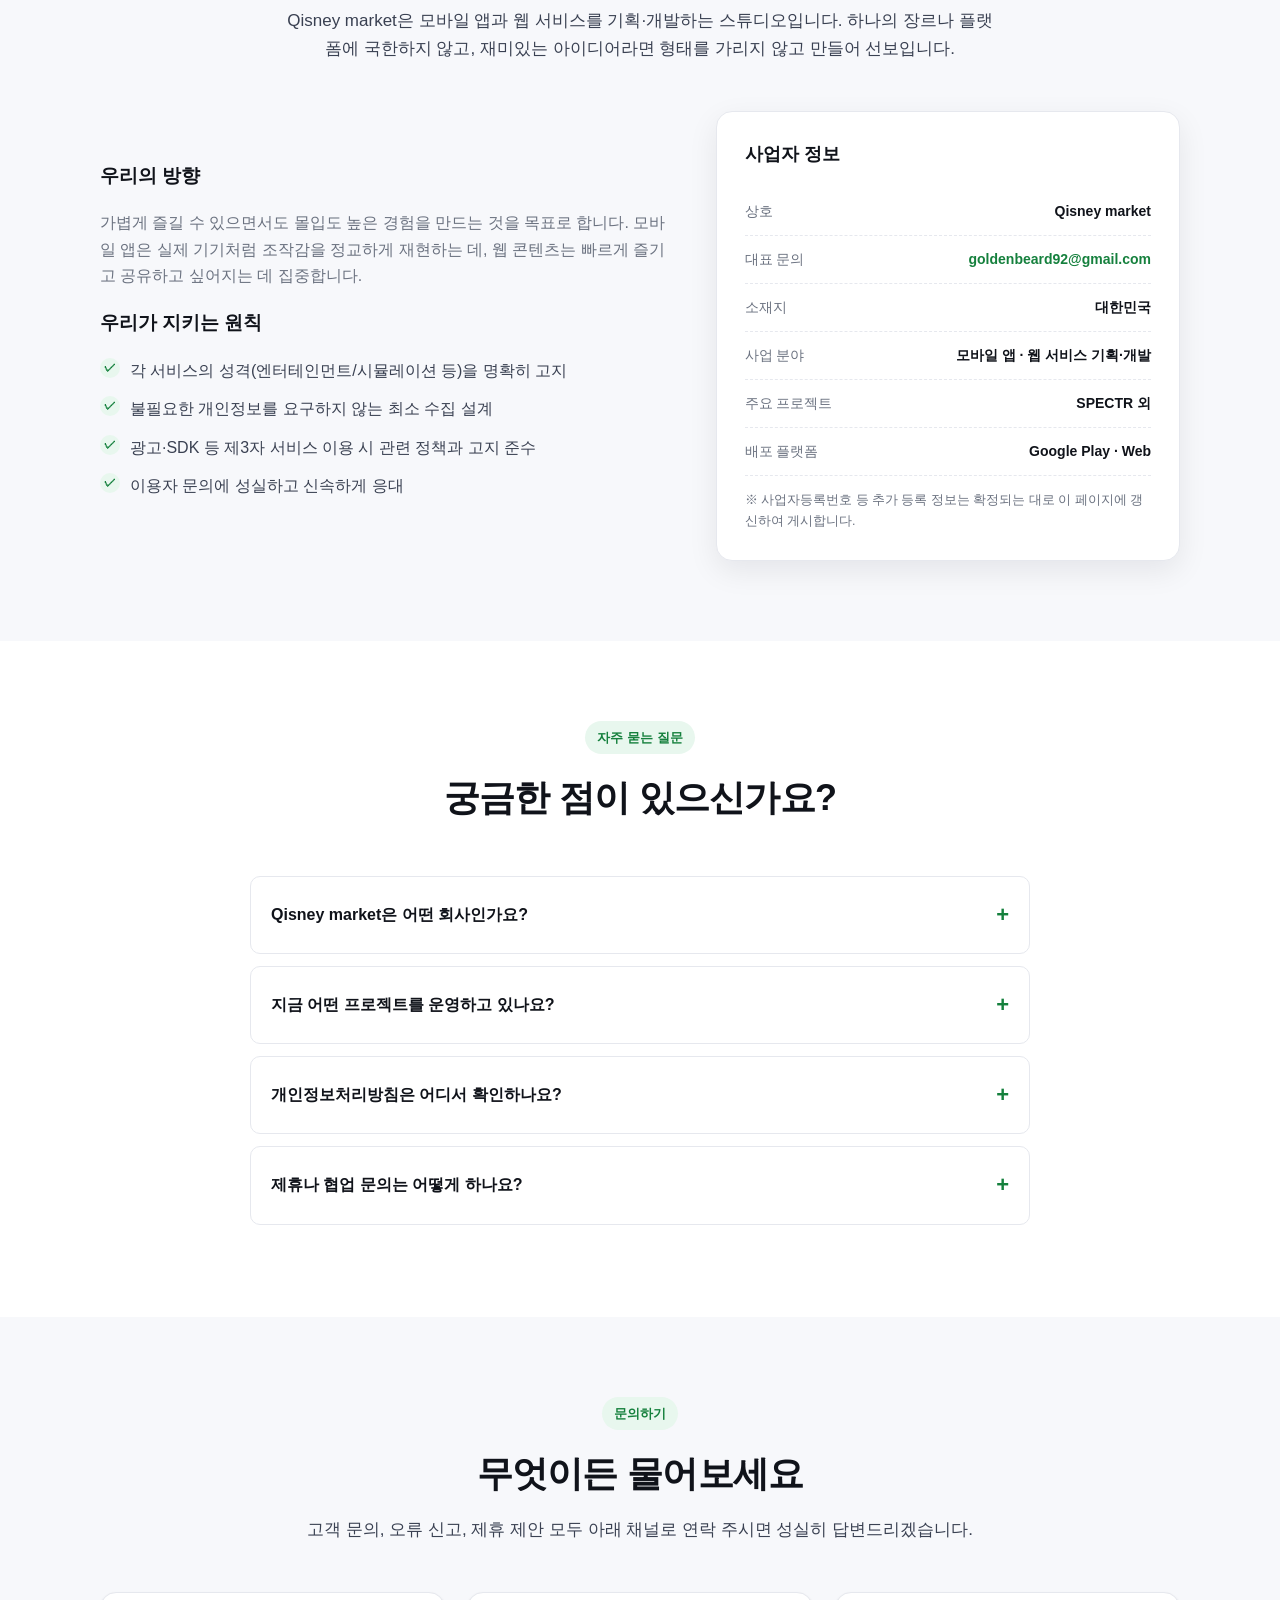
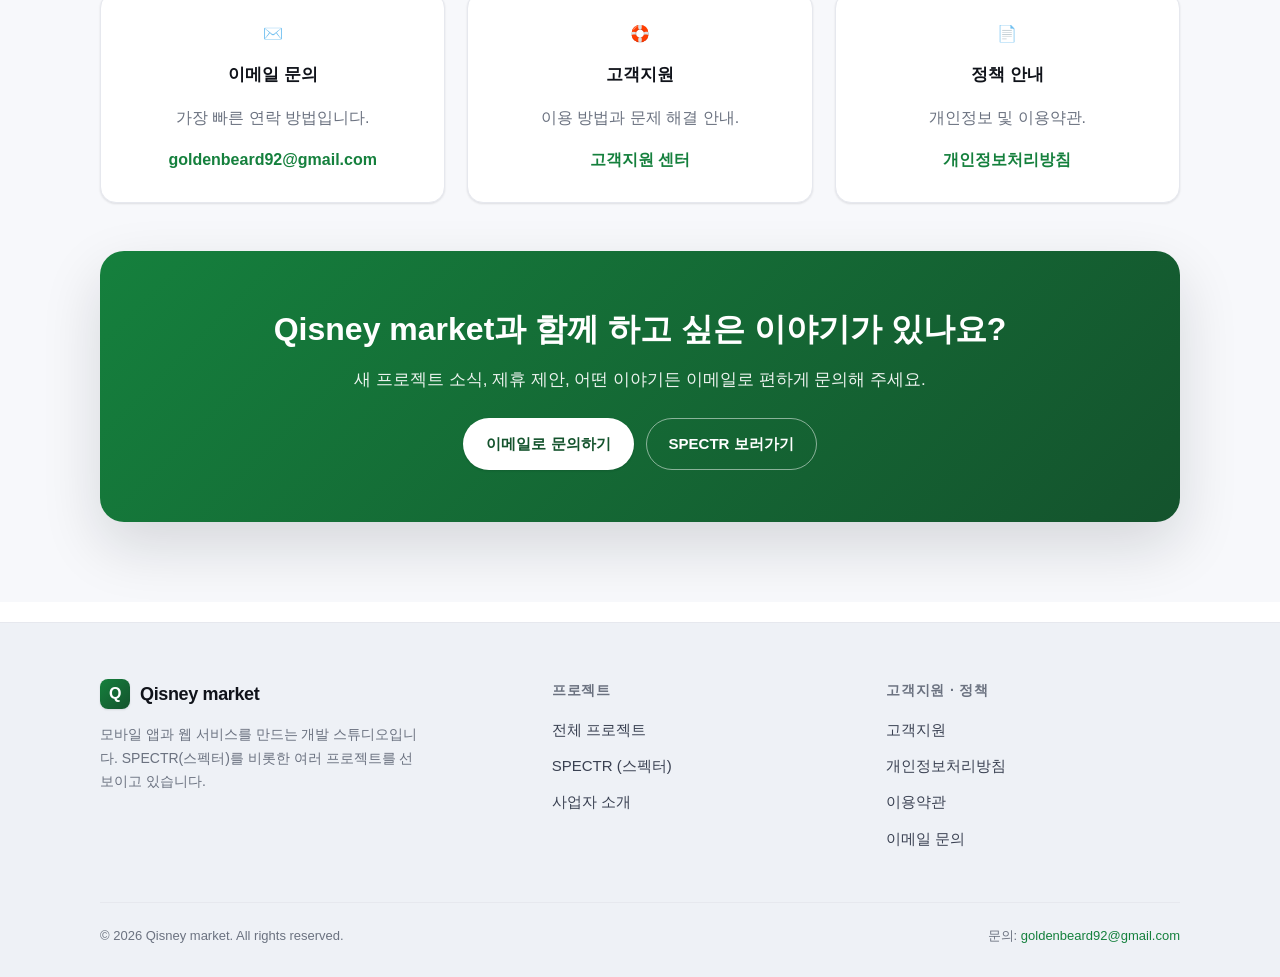
==== commit c0d71f6e: "Add an on-site intro page for the romance-fantasy quiz project The project card was linking straight" ====
--- a/index.html
+++ b/index.html
@@ -106,7 +106,7 @@
           </div>
         </a>
 
-        <a href="https://dancing-cocada-c8fee1.netlify.app/" class="project-card" target="_blank" rel="noopener">
+        <a href="romance-quiz.html" class="project-card">
           <div class="project-thumb">
             <img src="assets/img/romance-quiz-cover.jpg" alt="현실에선 평범했던 내가, 로판에선 OOO?! — 로판 캐릭터 심리테스트 커버 이미지" loading="lazy" />
           </div>
@@ -114,7 +114,7 @@
             <span class="project-tag tag-muted">Web · 테스트 배포중</span>
             <h3>로판 캐릭터 심리테스트</h3>
             <p>로맨스 판타지(로판) 세계관을 빌린 심리테스트. 12개 질문으로 나와 어울리는 남주·여주 캐릭터를 매칭합니다.</p>
-            <span class="project-link">테스트 해보기 →</span>
+            <span class="project-link">프로젝트 보기 →</span>
           </div>
         </a>
 
@@ -189,7 +189,7 @@
         </details>
         <details>
           <summary>지금 어떤 프로젝트를 운영하고 있나요?</summary>
-          <p>첫 모바일 앱 <a href="spectr.html">SPECTR(스펙터)</a>를 Google Play에 준비하고 있고, 웹 기반 로판 캐릭터 심리테스트도 함께 테스트·배포하고 있습니다. 새 프로젝트는 이 페이지의 "프로젝트" 섹션에 계속 추가될 예정입니다.</p>
+          <p>첫 모바일 앱 <a href="spectr.html">SPECTR(스펙터)</a>를 Google Play에 준비하고 있고, 웹 기반 <a href="romance-quiz.html">로판 캐릭터 심리테스트</a>도 함께 테스트·배포하고 있습니다. 새 프로젝트는 이 페이지의 "프로젝트" 섹션에 계속 추가될 예정입니다.</p>
         </details>
         <details>
           <summary>개인정보처리방침은 어디서 확인하나요?</summary>
